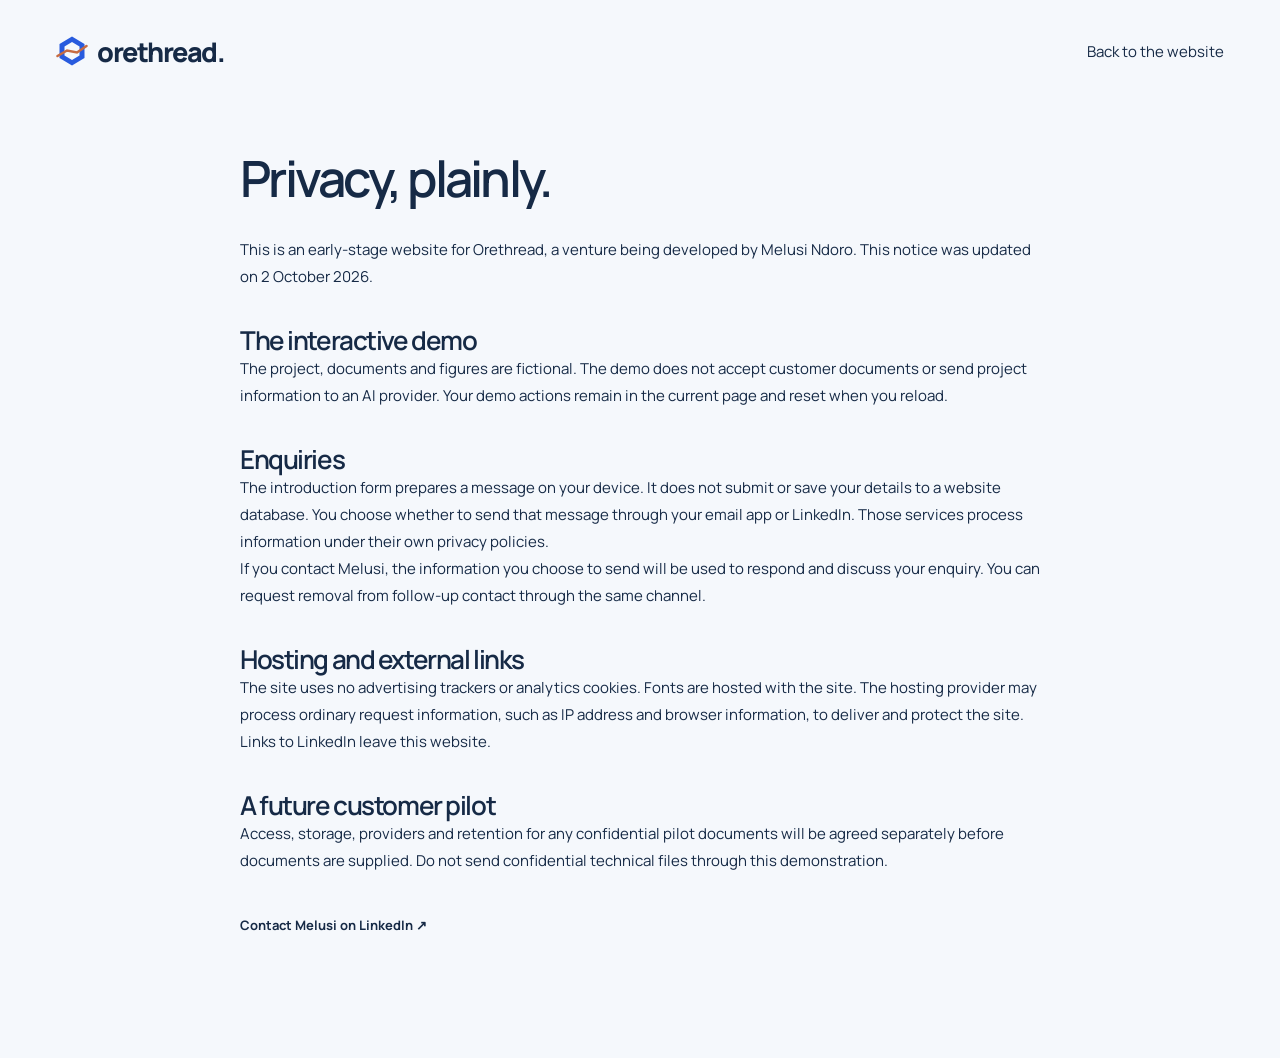
==== privacy.html @ 6ee9627e "Launch Orethread mining intelligence website and interactive demonstration" ====
<!doctype html><html lang="en"><head><meta charset="utf-8"><meta name="viewport" content="width=device-width,initial-scale=1"><title>Privacy | Orethread</title><link rel="icon" href="assets/mark.svg"><link rel="stylesheet" href="assets/fonts.css"><link rel="stylesheet" href="style.css"></head><body><header class="container nav"><a class="wordmark" href="./"><img src="assets/mark.svg" width="32" height="32" alt="">orethread.</a><a href="./">Back to the website</a></header><main class="container section-space" style="max-width:800px;padding-top:50px"><h1 style="font-size:50px">Privacy, plainly.</h1><p style="margin-top:30px">This is an early-stage website for Orethread, a venture being developed by Melusi Ndoro. This notice was updated on 2 October 2026.</p><h2 style="font-size:26px;margin-top:35px">The interactive demo</h2><p>The project, documents and figures are fictional. The demo does not accept customer documents or send project information to an AI provider. Your demo actions remain in the current page and reset when you reload.</p><h2 style="font-size:26px;margin-top:35px">Enquiries</h2><p>The introduction form prepares a message on your device. It does not submit or save your details to a website database. You choose whether to send that message through your email app or LinkedIn. Those services process information under their own privacy policies.</p><p>If you contact Melusi, the information you choose to send will be used to respond and discuss your enquiry. You can request removal from follow-up contact through the same channel.</p><h2 style="font-size:26px;margin-top:35px">Hosting and external links</h2><p>The site uses no advertising trackers or analytics cookies. Fonts are hosted with the site. The hosting provider may process ordinary request information, such as IP address and browser information, to deliver and protect the site. Links to LinkedIn leave this website.</p><h2 style="font-size:26px;margin-top:35px">A future customer pilot</h2><p>Access, storage, providers and retention for any confidential pilot documents will be agreed separately before documents are supplied. Do not send confidential technical files through this demonstration.</p><p style="margin-top:30px"><a class="text-button" href="https://www.linkedin.com/in/melusindoro" target="_blank" rel="noopener noreferrer">Contact Melusi on LinkedIn ↗</a></p></main></body></html>
---- assets/fonts.css ----
@font-face {
  font-family: 'Manrope';
  font-style: normal;
  font-weight: 400;
  font-display: swap;
  src: url(./manrope-0.ttf) format('truetype');
}
@font-face {
  font-family: 'Manrope';
  font-style: normal;
  font-weight: 500;
  font-display: swap;
  src: url(./manrope-1.ttf) format('truetype');
}
@font-face {
  font-family: 'Manrope';
  font-style: normal;
  font-weight: 600;
  font-display: swap;
  src: url(./manrope-2.ttf) format('truetype');
}
@font-face {
  font-family: 'Manrope';
  font-style: normal;
  font-weight: 700;
  font-display: swap;
  src: url(./manrope-3.ttf) format('truetype');
}
@font-face {
  font-family: 'Manrope';
  font-style: normal;
  font-weight: 800;
  font-display: swap;
  src: url(./manrope-4.ttf) format('truetype');
}
---- style.css ----
:root{--paper:#F5F8FC;--surface:#FFFFFF;--ink:#162A46;--muted:#576B80;--blue:#285BDE;--blue-hover:#1C43AE;--line:#DCE5EF;--mineral:#BBD5EA;--wash:#EAF1FA;--copper:#A94D28;--copper-bright:#C66B43;--copper-wash:#FFF0E7;--success:#236048;--success-wash:#E6F2EB;--rock-light:#DBE9F4;--rock-top:#A2BDD6;--rock-mid:#89A9C5;--rock-dark:#466B95;--rock-side:#7190B5;--rock-deep:#6284A8;--rock-peak:#C3D9E9;--rock-contour:#89A8C4;--backdrop:rgba(22,42,70,.44);--shadow:rgba(22,42,70,.10);--font:'Manrope',Arial,sans-serif;--ease:cubic-bezier(.22,.61,.36,1)}
*{box-sizing:border-box}html{scroll-behavior:smooth;scroll-padding-top:100px}body{margin:0;background:var(--paper);color:var(--ink);font-family:var(--font);font-size:15px;-webkit-font-smoothing:antialiased}button,input,textarea{font:inherit}button,a{-webkit-tap-highlight-color:transparent}button{cursor:pointer}a{color:inherit;text-decoration:none}button{color:inherit}button:disabled{cursor:default}p{line-height:1.8;margin:0}h1,h2,h3{margin:0;font-weight:600;letter-spacing:-.055em}h1{font-size:clamp(52px,6.05vw,86px);line-height:1.07}h2{font-size:clamp(34px,4vw,54px);line-height:1.16}h3{font-size:21px;line-height:1.4;letter-spacing:-.035em}a:focus-visible,button:focus-visible,summary:focus-visible,input:focus-visible,textarea:focus-visible{outline:3px solid var(--blue);outline-offset:5px}::selection{background:var(--mineral)}.container{max-width:1280px;width:calc(100% - 112px);margin-inline:auto}.nav-wrap{position:sticky;top:0;z-index:30;background:color-mix(in srgb,var(--paper) 92%,transparent);backdrop-filter:blur(18px)}.nav{height:102px;display:flex;align-items:center;justify-content:space-between;gap:24px}.wordmark{display:flex;align-items:center;gap:9px;font-size:27px;font-weight:800;letter-spacing:-1.5px}.wordmark-dot{margin-left:-10px;color:var(--blue)}.nav-links{display:flex;gap:34px;font-size:13px;font-weight:600}.nav-links a:hover,.footer a:hover{color:var(--blue)}.button{display:inline-flex;justify-content:center;align-items:center;gap:26px;padding:17px 23px;border:0;background:var(--blue);color:var(--surface);border-radius:7px;font-size:13px;font-weight:700;transition:background .2s,transform .2s;min-height:48px}.button:hover{background:var(--blue-hover);transform:translateY(-2px)}.button span{font-size:20px;font-weight:400}.button-small{padding:11px 18px;min-height:44px;gap:20px}.text-button{display:inline-flex;align-items:center;gap:18px;background:none;border:0;padding:10px 0;font-size:13px;font-weight:700}.text-button:hover{color:var(--blue)}.text-button span{font-size:20px}.skip{position:fixed;left:16px;top:-100px;z-index:100;background:var(--surface);padding:15px}.skip:focus{top:16px}.hero{min-height:666px;display:grid;grid-template-columns:1.13fr 1fr;align-items:center;position:relative;padding-top:32px;padding-bottom:70px}.hero-copy{position:relative;z-index:2}.opening{font-size:12px;letter-spacing:-.1px;display:flex;gap:9px;align-items:center;margin-bottom:30px;color:var(--muted)}.signal{display:block;width:6px;height:6px;border-radius:50%;background:var(--blue);box-shadow:0 0 0 4px var(--wash)}.hero-intro{font-size:16px;line-height:1.9;max-width:435px;margin-top:27px;color:var(--muted)}.hero-actions{display:flex;align-items:center;gap:28px;margin-top:33px}.hero-note{font-size:10px;color:var(--muted);margin-top:24px}.hero-art{position:relative;min-width:0;height:555px;margin-left:-35px;margin-right:-30px;isolation:isolate}.hero-art:before{content:'';position:absolute;inset:40px -20px 0;background:radial-gradient(ellipse,var(--mineral),transparent 67%);opacity:.32;z-index:-1}.formation{width:100%;height:100%;transform:perspective(900px) rotateX(var(--rx,0deg)) rotateY(var(--ry,0deg));transition:transform .6s var(--ease)}.ore-svg{width:100%;height:100%;overflow:visible}.ore-layer{transition:transform 1s var(--ease)}.layer-1{transform:translateY(-12px)}.layer-2{transform:translateY(3px)}.layer-3{transform:translateY(15px)}.is-open .layer-1{transform:translateY(-48px)}.is-open .layer-2{transform:translateY(20px)}.is-open .layer-3{transform:translateY(70px)}.vein{fill:none;stroke:var(--rock-light);stroke-width:2;opacity:.4}.ore-seam{fill:none;stroke:var(--copper-bright);stroke-width:8;stroke-linejoin:round;opacity:.95}.thread-path{fill:none;stroke:var(--copper-bright);stroke-width:2.5;stroke-linecap:round;stroke-dasharray:750;stroke-dashoffset:750;animation:draw-thread 2.5s var(--ease) .6s forwards}.thread-nodes{fill:var(--surface);stroke:var(--copper-bright);stroke-width:3}.orbit{position:absolute;border:1px solid var(--line);border-radius:50%;width:93%;height:33%;left:4%;top:60%;transform:rotate(-24deg);z-index:-1}.orbit-two{width:67%;height:44%;left:18%;top:39%;transform:rotate(35deg)}.art-label{position:absolute;background:var(--surface);border:1px solid color-mix(in srgb,var(--line) 60%,transparent);box-shadow:0 10px 40px var(--shadow);padding:12px 15px;display:flex;gap:11px;align-items:center;border-radius:7px;font-size:11px;font-weight:700;white-space:nowrap}.art-label small{display:block;color:var(--muted);font-size:9px;font-weight:400;margin-top:5px}.label-top{right:-1%;top:17%}.label-bottom{left:1%;bottom:8%}.file-icon,.connection-icon{font-size:20px;width:31px;height:35px;display:grid;place-items:center;border-radius:4px;color:var(--blue);background:var(--wash)}.connection-icon{color:var(--success);background:var(--success-wash)}.layers-button{position:absolute;right:11%;bottom:0;border:0;background:none;display:flex;gap:9px;align-items:center;color:var(--muted);font-size:11px;padding:12px}.layers-button span{font-size:23px;color:var(--blue)}.context-strip{border-top:1px solid var(--line);padding-top:25px;display:flex;justify-content:space-between;gap:28px;align-items:center}.context-strip>p{font-size:11px;max-width:185px;color:var(--muted);line-height:1.7}.context-strip>div{display:flex;justify-content:space-between;flex:1;max-width:800px;gap:15px}.context-strip span{font-size:12px;font-weight:600;color:var(--muted)}.section-space{padding-block:110px}.section-intro{display:flex;justify-content:space-between;align-items:flex-end;gap:48px;margin-bottom:55px}.section-intro>p{color:var(--muted);font-size:14px;max-width:375px}.capabilities{display:grid;grid-template-columns:repeat(3,1fr);gap:58px}.capabilities article{min-width:0}.capabilities p{font-size:13px;line-height:1.85;color:var(--muted);margin-top:13px;max-width:310px}.feature-art{height:112px;position:relative;margin-bottom:14px}.files-art{display:flex;align-items:center;padding-left:10px}.files-art i{font-size:10px;font-style:normal;font-weight:700;background:var(--surface);border:1px solid var(--line);width:59px;height:75px;padding:45px 12px 0;transform:rotate(-12deg);color:var(--blue);box-shadow:0 6px 15px var(--shadow)}.files-art i:nth-child(2){transform:translate(-6px,-8px) rotate(0deg);color:var(--success)}.files-art i:nth-child(3){transform:translate(-12px,0) rotate(12deg);color:var(--copper)}.files-art>span{font-size:27px;color:var(--blue);padding-left:20px}.thread-art{display:flex;align-items:center}.thread-art svg{width:250px;fill:var(--surface);stroke:var(--blue);stroke-width:2}.thread-art path{fill:none}.thread-art circle:nth-child(3){stroke:var(--copper)}.action-art{padding-top:27px;padding-left:14px}.action-art span{font-size:11px;display:block;font-weight:600}.action-art b{font-size:9px;display:inline-block;background:var(--wash);padding:6px 10px;border-radius:20px;margin-top:10px;font-weight:500}.action-art i{position:absolute;right:25px;top:30px;font-size:19px;font-style:normal;color:var(--success);background:var(--success-wash);border-radius:50%;width:30px;height:30px;text-align:center;padding-top:2px}.small-label{font-size:12px;font-weight:500;color:var(--muted);margin-bottom:15px}.demo-section{background:var(--wash);padding-block:82px}.workbench{border:1px solid var(--line);border-radius:15px;overflow:hidden;background:var(--surface);box-shadow:0 15px 60px var(--shadow)}.workbench-top{padding:18px 26px;border-bottom:1px solid var(--line);display:flex;align-items:center;justify-content:space-between;gap:15px}.workbench-top>div{display:flex;align-items:center;gap:13px;font-size:12px}.project-icon{display:grid;place-items:center;background:var(--blue);color:var(--surface);width:30px;height:30px;border-radius:8px;font-weight:700}.demo-badge{font-size:9px;color:var(--muted);background:var(--paper);padding:5px 8px;border:1px solid var(--line);border-radius:4px}.workbench-status{font-size:10px;color:var(--muted)}.workbench-body{display:grid;grid-template-columns:285px 1fr;min-height:474px}.question-list{border-right:1px solid var(--line);background:var(--paper);padding:27px 17px;display:flex;flex-direction:column;gap:9px}.question-list>p{font-size:10px;color:var(--muted);margin-bottom:9px;padding-left:12px}.question{display:flex;align-items:center;width:100%;border:1px solid transparent;background:transparent;text-align:left;padding:13px 10px;border-radius:7px;gap:10px;font-size:11px;font-weight:700;min-height:69px}.question.active{background:var(--surface);border-color:var(--line);box-shadow:0 4px 12px var(--shadow)}.question:hover{background:var(--surface)}.question-symbol{display:grid;place-items:center;font-size:18px;font-weight:400;color:var(--blue);width:26px}.question>span:nth-child(2){flex:1}.question small{display:block;margin-top:5px;color:var(--muted);font-size:9px;font-weight:400}.question>span:last-child{font-size:17px;color:var(--muted)}.demo-coverage{display:flex;align-items:flex-start;gap:10px;margin-top:auto;padding:35px 12px 0}.demo-coverage p{font-size:10px;line-height:1.65;font-weight:600}.demo-coverage small{display:block;font-size:9px;color:var(--muted);font-weight:400;margin-top:6px}.coverage-symbol{font-size:23px;color:var(--muted)}.answer-space{padding:30px 33px 25px;min-width:0}.answer-heading{display:flex;justify-content:space-between;align-items:center;margin-bottom:18px}.finding-label{color:var(--copper);background:var(--copper-wash);font-size:9px;border-radius:5px;padding:5px 9px;font-weight:600}#finding-position{font-size:9px;color:var(--muted)}.answer-space h3{font-size:26px;line-height:1.3;margin-bottom:12px;max-width:490px}.answer-space>p{color:var(--muted);font-size:12px;line-height:1.8;max-width:610px}.evidence-grid{display:grid;grid-template-columns:1fr 1fr;gap:13px;margin-top:23px}.evidence{border:1px solid var(--line);border-radius:7px;background:var(--paper);padding:14px 16px;text-align:left;transition:border-color .2s;min-width:0}.evidence:hover{border-color:var(--blue)}.evidence-label{display:block;color:var(--muted);font-size:9px}.evidence-value{display:block;font-size:28px;line-height:1.5;font-weight:600;letter-spacing:-1px}.evidence-unit{font-size:10px;color:var(--muted);font-weight:400;letter-spacing:0;margin-left:5px}.evidence-source{display:flex;justify-content:space-between;gap:8px;font-size:9px;color:var(--blue);margin-top:7px}.answer-note{font-size:10px;color:var(--muted);padding:15px 0}.answer-note strong{color:var(--ink);font-weight:600}.demo-action{display:flex;align-items:center;justify-content:space-between;gap:15px;border-top:1px solid var(--line);padding-top:17px}.demo-action strong{font-size:11px;font-weight:600}.demo-action>div>span{display:block;font-size:9px;color:var(--muted);margin-top:5px}.demo-action .button{font-size:10px;padding:9px 12px;gap:13px;min-height:38px}.review-confirmation{font-size:10px!important;color:var(--success)!important;margin-top:10px!important;min-height:18px}.workbench-footer{border-top:1px solid var(--line);padding:10px 22px;display:flex;justify-content:space-between;align-items:center;gap:16px}.workbench-footer>span{font-size:9px;color:var(--muted)}.workbench-footer .text-button{font-size:10px;padding:4px}.demo-footnote{display:flex;justify-content:space-between;align-items:center;margin-top:20px;gap:20px}.demo-footnote p{font-size:11px;color:var(--muted)}.demo-footnote .text-button{font-size:11px}.pilot{display:grid;grid-template-columns:1fr 1fr;gap:100px;align-items:center}.pilot-copy>p:not(.small-label){font-size:14px;max-width:440px;color:var(--muted);margin-top:23px}.pilot-copy .button{margin-top:29px}.pilot-route{position:relative;padding-top:8px}.pilot-route article{position:relative;display:flex;gap:22px;padding-bottom:42px}.pilot-route article>span{z-index:1;width:35px;height:35px;display:grid;place-items:center;flex-shrink:0;background:var(--paper);border:1px solid var(--mineral);border-radius:50%;font-size:12px;color:var(--blue)}.pilot-route h3{font-size:20px}.pilot-route article p{font-size:13px;line-height:1.8;max-width:310px;margin-top:8px;color:var(--muted)}.route-line{position:absolute;width:1px;background:var(--mineral);top:20px;left:17px;bottom:100px}.pilot-detail{margin-left:57px;color:var(--muted);font-size:10px;padding-top:8px}.team-section{background:var(--surface);padding-block:85px}.team-grid{display:grid;grid-template-columns:repeat(3,1fr);gap:32px}.person-art{height:200px;position:relative;overflow:hidden;background:var(--paper);border-radius:8px;margin-bottom:23px;display:flex;align-items:center;justify-content:center}.founder-art{background:var(--mineral)}.founder-art>span{font-size:70px;letter-spacing:-7px;z-index:1;color:var(--ink);font-weight:700}.founder-art svg{position:absolute;inset:0;width:100%;height:100%;fill:none;stroke:var(--surface);stroke-width:1;opacity:.55}.open-art>span{font-size:55px;color:var(--blue);letter-spacing:-5px;transform:translateY(-10px);font-weight:400}.person-art small{position:absolute;bottom:23px;font-size:10px;color:var(--muted)}.data-art{background:var(--wash)}.data-art svg{position:absolute;inset:0;width:100%;height:100%;fill:none;stroke:var(--blue);stroke-width:1.5}.data-node{position:absolute;width:16px;height:16px;border-radius:50%;background:var(--blue);top:calc(35.3% - 8px);left:calc(25% - 8px)}.data-node:nth-child(2){left:calc(75% - 8px);background:var(--copper-bright)}.data-node:nth-child(3){top:calc(64.7% - 8px);left:calc(50% - 8px)}.data-node:nth-child(4){top:calc(87% - 8px);left:calc(50% - 8px);width:8px;height:8px;transform:translate(4px,4px);background:var(--rock-side)}.person>p{font-size:11px;color:var(--muted);margin-top:6px}.person>p.person-bio{margin-top:16px;font-size:12px;max-width:290px;line-height:1.8;min-height:44px}.person>a,.person>.text-button{display:inline-flex;font-size:12px;font-weight:700;gap:18px;margin-top:10px;padding:10px 0}.faq{display:grid;grid-template-columns:.85fr 1fr;gap:70px}.faq h2{font-size:38px}details{border-bottom:1px solid var(--line);padding-block:19px}details:first-child{padding-top:0}summary{list-style:none;cursor:pointer;display:flex;justify-content:space-between;gap:20px;align-items:center;font-size:13px;font-weight:600}summary::-webkit-details-marker{display:none}summary span{font-size:24px;font-weight:400;color:var(--blue);transition:transform .2s}details[open] summary span{transform:rotate(45deg)}details>p{font-size:12px;color:var(--muted);padding:15px 35px 0 0}.closing{background:var(--mineral);padding:65px 70px;display:flex;align-items:center;justify-content:space-between;border-radius:10px;gap:40px}.closing h2{font-size:48px}.closing .button{margin-top:30px}.closing-symbol{width:195px;transform:rotate(-9deg)}.closing-symbol img{width:100%;opacity:.9}.footer{display:flex;align-items:center;justify-content:space-between;gap:32px;padding-block:60px}.footer .wordmark{font-size:22px}.footer p,.footer>span{font-size:9px;color:var(--muted)}.footer>div{display:flex;gap:24px;font-size:10px}.footer>span{white-space:nowrap}dialog{border:0;padding:0;border-radius:12px;color:var(--ink);background:var(--surface);box-shadow:0 30px 100px var(--shadow);max-height:90dvh;overflow:auto}dialog::backdrop{background:var(--backdrop);backdrop-filter:blur(6px)}.source-dialog{width:min(720px,calc(100% - 32px))}.dialog-top{padding:14px 24px;display:flex;align-items:center;justify-content:space-between;background:var(--paper);border-bottom:1px solid var(--line);font-size:11px;gap:16px}.icon-button{border:0;background:none;font-size:25px;width:36px;height:36px;display:grid;place-items:center}.document-page{margin:30px;padding:40px;border:1px solid var(--line);min-height:400px}.document-label{font-size:10px;color:var(--copper);margin-bottom:25px}.document-page h2{font-size:32px}.document-page #source-date{font-size:11px;color:var(--muted);margin:14px 0 32px}.document-page #source-content{font-size:14px;line-height:1.9}.document-page mark{background:var(--copper-wash);padding:2px 0;color:var(--ink)}.document-footer{margin-top:50px;border-top:1px solid var(--line);padding-top:14px;font-size:10px;color:var(--muted)}.enquiry-dialog{width:min(560px,calc(100% - 32px));padding:43px}.close-enquiry{position:absolute;right:15px;top:12px}.enquiry-dialog h2{font-size:35px}.enquiry-dialog>p:not(.small-label){font-size:12px;color:var(--muted);margin-top:14px}.enquiry-dialog form{margin-top:25px}label{display:block;font-size:11px;font-weight:600;margin-top:16px}input,textarea{display:block;width:100%;border:1px solid var(--line);border-radius:5px;padding:11px 12px;margin-top:7px;color:var(--ink);background:var(--paper);font-size:13px}textarea{resize:vertical}.form-note{font-size:10px;color:var(--muted);margin:15px 0}.enquiry-dialog .button{font-size:12px}.result-actions{display:flex;gap:20px;align-items:center;margin-top:20px}#enquiry-result>p{font-size:13px;margin-top:24px}.toast{position:fixed;bottom:25px;left:50%;transform:translate(-50%,20px);background:var(--ink);color:var(--surface);font-size:12px;padding:13px 22px;border-radius:8px;z-index:100;opacity:0;pointer-events:none;transition:.2s;max-width:calc(100% - 30px);text-align:center}.toast.visible{opacity:1;transform:translate(-50%,0)}[hidden]{display:none!important}@keyframes draw-thread{to{stroke-dashoffset:0}}
@media(min-width:1600px){.hero{min-height:760px}.hero-art{height:650px}.container{max-width:1360px}}
@media(max-width:1100px){.container{width:calc(100% - 64px)}.nav{height:85px}.hero{min-height:600px;padding-bottom:50px}.hero-art{height:470px;margin-left:-55px}.hero h1{font-size:65px}.hero-intro{font-size:14px;max-width:340px}.hero-note{max-width:260px}.art-label{font-size:9px;padding:9px}.art-label small{font-size:8px}.label-top{right:-3%;top:19%}.hero-actions{gap:18px}.hero-actions .button{padding:15px 17px;font-size:11px;gap:17px}.section-intro{gap:25px}.capabilities{gap:30px}.pilot{gap:60px}.workbench-body{grid-template-columns:250px 1fr}.answer-space{padding:25px}.footer{gap:20px}.context-strip span{font-size:10px}}
@media(max-width:800px){.container{width:calc(100% - 40px)}.nav{height:78px}.nav-links{gap:20px;font-size:11px}.wordmark{font-size:24px}.nav .button{font-size:11px}.hero{grid-template-columns:1fr;padding-top:35px;padding-bottom:30px}.hero h1{font-size:clamp(51px,8vw,70px)}.hero-intro{max-width:440px;font-size:15px}.hero-copy{max-width:600px}.hero-art{height:470px;max-width:560px;width:100%;margin:-5px auto 0}.hero-note{max-width:none}.label-top{right:2%;top:17%}.label-bottom{bottom:9%;left:5%}.hero-actions .button{font-size:12px;padding:16px 20px}.context-strip{align-items:flex-start;flex-direction:column;gap:15px}.context-strip>p{max-width:none}.context-strip>div{width:100%;flex-wrap:wrap;gap:12px;justify-content:flex-start}.context-strip span{font-size:10px;border-right:1px solid var(--line);padding-right:12px}.context-strip span:last-child{border:0}.section-space{padding-block:75px}.section-intro{flex-direction:column;align-items:flex-start;gap:22px;margin-bottom:37px}.section-intro br{display:none}.section-intro h2 br{display:block}.capabilities{gap:22px}.capabilities h3{font-size:17px}.capabilities p{font-size:12px}.feature-art{height:90px}.files-art i{width:45px;height:60px;padding:35px 6px 0;font-size:8px}.files-art>span{display:none}.action-art{padding:17px 0}.action-art span{font-size:9px;max-width:120px}.action-art b{font-size:8px}.action-art i{right:0;top:15px;width:22px;height:22px;font-size:14px}.thread-art svg{width:100%}.demo-section{padding-block:60px}.workbench-body{grid-template-columns:1fr}.question-list{display:grid;grid-template-columns:repeat(3,1fr);border-right:0;border-bottom:1px solid var(--line);padding:10px;gap:7px}.question-list>p,.demo-coverage{display:none}.question{font-size:10px;gap:5px;padding:10px 7px;min-height:60px}.question-symbol{font-size:17px;width:20px;flex-shrink:0}.question small{font-size:8px}.question>span:last-child{display:none}.answer-space{padding:25px}.pilot{grid-template-columns:1fr;gap:50px}.pilot-copy>p:not(.small-label){max-width:550px}.pilot-route{max-width:500px}.pilot-route article p{max-width:none}.team-section{padding-block:65px}.team-grid{gap:20px}.person-art{height:160px}.person h3{font-size:17px}.person>p.person-bio{font-size:11px;min-height:65px}.person>p{font-size:10px}.open-art>span{font-size:42px}.faq{grid-template-columns:1fr;gap:35px}.closing{padding:45px}.closing h2{font-size:36px}.closing-symbol{width:140px}.footer{flex-wrap:wrap;padding-block:40px;gap:25px}.footer>div{margin-left:auto}.footer>span{width:100%}}
@media(max-width:520px){.nav-links{display:none}.nav .button{padding:9px 12px;gap:15px}.wordmark{font-size:23px}.wordmark img{width:30px}.opening{font-size:10px;margin-bottom:23px}.hero h1{font-size:51px;letter-spacing:-3px}.hero-intro{font-size:13px;margin-top:24px}.hero-actions{gap:20px;margin-top:27px}.hero-actions .button{font-size:10px;padding:14px 15px;gap:13px}.hero-actions .text-button{font-size:10px;gap:10px}.hero-art{height:380px;margin-top:10px}.hero-note{font-size:9px}.label-top{right:0;top:15%}.label-bottom{left:0;bottom:9%}.layers-button{right:0;font-size:9px}.art-label{gap:7px}.file-icon,.connection-icon{width:25px;height:30px}.capabilities{grid-template-columns:1fr;gap:36px}.capabilities article{display:grid;grid-template-columns:95px 1fr;column-gap:24px;align-items:center}.feature-art{grid-row:1/3;margin:0;height:90px}.files-art{padding-left:0}.files-art i{position:absolute;width:39px;height:57px;font-size:7px;padding:36px 5px 0}.files-art i:nth-child(2){left:26px;top:14px}.files-art i:nth-child(3){left:52px;top:26px}.capabilities h3{font-size:19px}.capabilities p{margin-top:8px;font-size:12px}.action-art>span,.action-art>b{font-size:0}.action-art:before,.action-art:after{content:'';position:absolute;background:var(--line);height:5px;width:62px;top:51px;border-radius:2px}.action-art:after{top:64px;width:40px}.action-art i{right:8px;top:15px;width:29px;height:29px;font-size:18px}.thread-art svg{transform:scale(1.2)}.section-intro>p{font-size:13px}.workbench-top{padding:13px}.workbench-top>div{font-size:10px;gap:8px}.demo-badge{font-size:8px}.workbench-status{display:none}.project-icon{width:24px;height:24px}.question-list{padding:7px;gap:4px}.question{display:block;font-size:9px;padding:8px 5px;line-height:1.5;text-align:center;min-height:86px}.question .question-symbol{display:block;width:auto;margin-bottom:5px}.question small{font-size:7px}.answer-space{padding:20px 16px}.answer-space h3{font-size:24px}.answer-space>p{font-size:11px}.evidence-grid{gap:8px}.evidence{padding:12px 10px}.evidence-value{font-size:26px}.evidence-label,.evidence-source{font-size:8px}.evidence-source{align-items:flex-end;min-height:25px}.evidence-unit{font-size:8px}.answer-note{font-size:9px}.demo-action{align-items:flex-start;flex-direction:column;gap:14px}.demo-action .button{width:100%;justify-content:space-between;font-size:11px}.workbench-footer{padding:10px 14px}.workbench-footer>span{font-size:8px;max-width:210px}.demo-footnote{align-items:flex-start;gap:12px}.demo-footnote p{font-size:10px;max-width:190px}.demo-footnote .text-button{font-size:9px;gap:8px;padding:0}.team-grid{grid-template-columns:1fr;gap:37px}.person{display:grid;grid-template-columns:120px 1fr;column-gap:23px;align-items:start}.person-art{grid-row:1/5;height:155px;margin:0}.person h3{margin-top:5px;font-size:18px}.person>p{font-size:10px}.person>p.person-bio{min-height:0;margin-top:10px;font-size:11px}.person>a,.person>.text-button{margin-top:6px;font-size:11px}.founder-art>span{font-size:50px}.open-art>span{font-size:31px}.person-art small{font-size:7px;bottom:17px}.data-art svg{height:70%;top:10%}.data-node{display:none}.faq h2{font-size:31px}summary{font-size:12px}.closing{padding:35px 25px;overflow:hidden;position:relative}.closing h2{font-size:33px;position:relative;z-index:1}.closing-symbol{position:absolute;right:-50px;bottom:-25px;opacity:.14;width:230px}.closing .button{position:relative;z-index:1;font-size:11px}.footer>p{max-width:170px;margin-left:auto}.footer>div{margin-left:0;width:100%;justify-content:space-between}.footer>span{font-size:8px}.enquiry-dialog{padding:33px 23px}.enquiry-dialog h2{font-size:29px}.document-page{margin:15px;padding:24px}.document-page h2{font-size:27px}.result-actions{gap:15px;flex-wrap:wrap}}
@media(prefers-reduced-motion:reduce){html{scroll-behavior:auto}*,*:before,*:after{animation:none!important;transition:none!important}.thread-path{stroke-dashoffset:0}.formation{transform:none!important}}
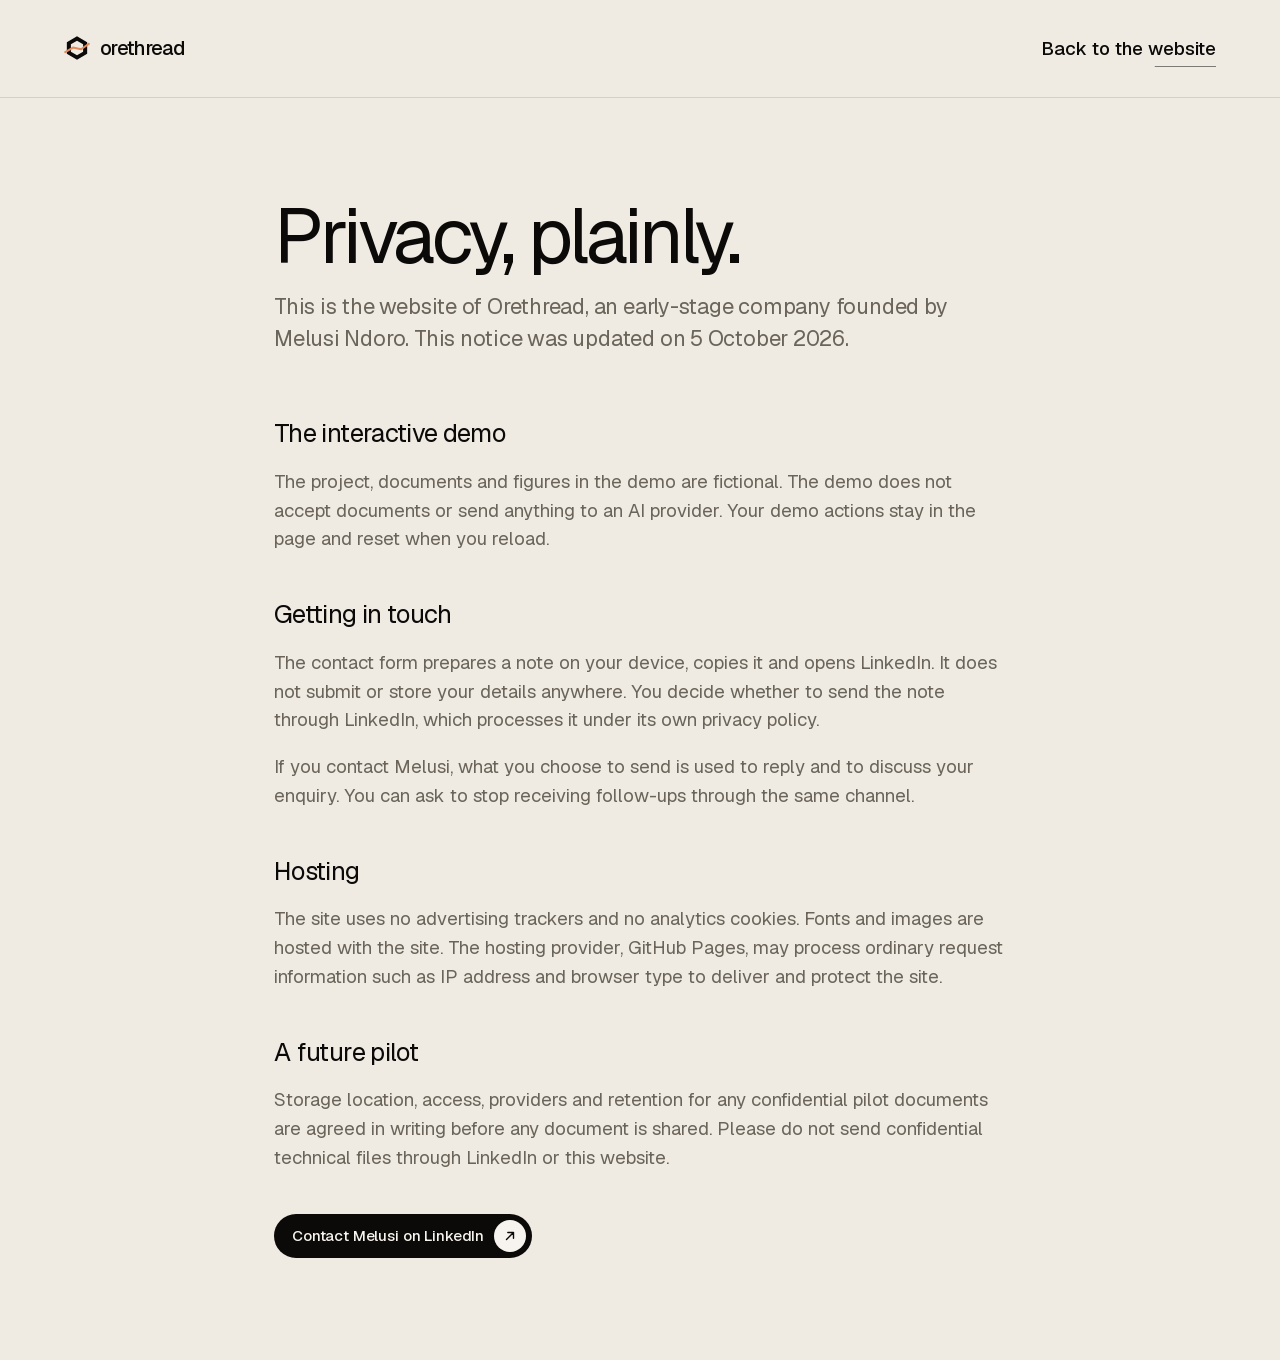
==== commit 22aafbb1: "Redesign Orethread around source-linked mining project reviews" ====
--- a/privacy.html
+++ b/privacy.html
@@ -1 +1,35 @@
-<!doctype html><html lang="en"><head><meta charset="utf-8"><meta name="viewport" content="width=device-width,initial-scale=1"><title>Privacy | Orethread</title><link rel="icon" href="assets/mark.svg"><link rel="stylesheet" href="assets/fonts.css"><link rel="stylesheet" href="style.css"></head><body><header class="container nav"><a class="wordmark" href="./"><img src="assets/mark.svg" width="32" height="32" alt="">orethread.</a><a href="./">Back to the website</a></header><main class="container section-space" style="max-width:800px;padding-top:50px"><h1 style="font-size:50px">Privacy, plainly.</h1><p style="margin-top:30px">This is an early-stage website for Orethread, a venture being developed by Melusi Ndoro. This notice was updated on 2 October 2026.</p><h2 style="font-size:26px;margin-top:35px">The interactive demo</h2><p>The project, documents and figures are fictional. The demo does not accept customer documents or send project information to an AI provider. Your demo actions remain in the current page and reset when you reload.</p><h2 style="font-size:26px;margin-top:35px">Enquiries</h2><p>The introduction form prepares a message on your device. It does not submit or save your details to a website database. You choose whether to send that message through your email app or LinkedIn. Those services process information under their own privacy policies.</p><p>If you contact Melusi, the information you choose to send will be used to respond and discuss your enquiry. You can request removal from follow-up contact through the same channel.</p><h2 style="font-size:26px;margin-top:35px">Hosting and external links</h2><p>The site uses no advertising trackers or analytics cookies. Fonts are hosted with the site. The hosting provider may process ordinary request information, such as IP address and browser information, to deliver and protect the site. Links to LinkedIn leave this website.</p><h2 style="font-size:26px;margin-top:35px">A future customer pilot</h2><p>Access, storage, providers and retention for any confidential pilot documents will be agreed separately before documents are supplied. Do not send confidential technical files through this demonstration.</p><p style="margin-top:30px"><a class="text-button" href="https://www.linkedin.com/in/melusindoro" target="_blank" rel="noopener noreferrer">Contact Melusi on LinkedIn ↗</a></p></main></body></html>
+<!doctype html>
+<html lang="en">
+<head>
+  <meta charset="utf-8">
+  <meta name="viewport" content="width=device-width,initial-scale=1">
+  <title>Privacy · Orethread</title>
+  <link rel="icon" href="assets/mark.svg" type="image/svg+xml">
+  <link rel="stylesheet" href="style.css">
+</head>
+<body class="page" data-theme="light">
+<header class="page-top wrap">
+  <a class="brand" href="./"><svg class="brand-mark" viewBox="0 0 64 64" aria-hidden="true"><path class="mark-ore" d="M32 3 57 18v28L32 61 7 46V18Zm0 11L17 23v18l15 9 15-9V23Z"/><path class="mark-thread" d="M3 42 22 31l20 4 19-13"/></svg><span>orethread</span></a>
+  <a class="link" href="./">Back to the website</a>
+</header>
+<main class="wrap page-body">
+  <h1>Privacy, plainly.</h1>
+  <p class="lead">This is the website of Orethread, an early-stage company founded by Melusi Ndoro. This notice was updated on 5 October 2026.</p>
+
+  <h2>The interactive demo</h2>
+  <p>The project, documents and figures in the demo are fictional. The demo does not accept documents or send anything to an AI provider. Your demo actions stay in the page and reset when you reload.</p>
+
+  <h2>Getting in touch</h2>
+  <p>The contact form prepares a note on your device, copies it and opens LinkedIn. It does not submit or store your details anywhere. You decide whether to send the note through LinkedIn, which processes it under its own privacy policy.</p>
+  <p>If you contact Melusi, what you choose to send is used to reply and to discuss your enquiry. You can ask to stop receiving follow-ups through the same channel.</p>
+
+  <h2>Hosting</h2>
+  <p>The site uses no advertising trackers and no analytics cookies. Fonts and images are hosted with the site. The hosting provider, GitHub Pages, may process ordinary request information such as IP address and browser type to deliver and protect the site.</p>
+
+  <h2>A future pilot</h2>
+  <p>Storage location, access, providers and retention for any confidential pilot documents are agreed in writing before any document is shared. Please do not send confidential technical files through LinkedIn or this website.</p>
+
+  <p class="page-cta"><a class="btn btn-small" href="https://www.linkedin.com/in/melusindoro" target="_blank" rel="noopener noreferrer">Contact Melusi on LinkedIn<span class="btn-arrow" aria-hidden="true"><svg viewBox="0 0 16 16"><path d="M4 12 12 4M5.5 4H12v6.5"/></svg></span></a></p>
+</main>
+</body>
+</html>
--- a/style.css
+++ b/style.css
@@ -1,7 +1,604 @@
-:root{--paper:#F5F8FC;--surface:#FFFFFF;--ink:#162A46;--muted:#576B80;--blue:#285BDE;--blue-hover:#1C43AE;--line:#DCE5EF;--mineral:#BBD5EA;--wash:#EAF1FA;--copper:#A94D28;--copper-bright:#C66B43;--copper-wash:#FFF0E7;--success:#236048;--success-wash:#E6F2EB;--rock-light:#DBE9F4;--rock-top:#A2BDD6;--rock-mid:#89A9C5;--rock-dark:#466B95;--rock-side:#7190B5;--rock-deep:#6284A8;--rock-peak:#C3D9E9;--rock-contour:#89A8C4;--backdrop:rgba(22,42,70,.44);--shadow:rgba(22,42,70,.10);--font:'Manrope',Arial,sans-serif;--ease:cubic-bezier(.22,.61,.36,1)}
-*{box-sizing:border-box}html{scroll-behavior:smooth;scroll-padding-top:100px}body{margin:0;background:var(--paper);color:var(--ink);font-family:var(--font);font-size:15px;-webkit-font-smoothing:antialiased}button,input,textarea{font:inherit}button,a{-webkit-tap-highlight-color:transparent}button{cursor:pointer}a{color:inherit;text-decoration:none}button{color:inherit}button:disabled{cursor:default}p{line-height:1.8;margin:0}h1,h2,h3{margin:0;font-weight:600;letter-spacing:-.055em}h1{font-size:clamp(52px,6.05vw,86px);line-height:1.07}h2{font-size:clamp(34px,4vw,54px);line-height:1.16}h3{font-size:21px;line-height:1.4;letter-spacing:-.035em}a:focus-visible,button:focus-visible,summary:focus-visible,input:focus-visible,textarea:focus-visible{outline:3px solid var(--blue);outline-offset:5px}::selection{background:var(--mineral)}.container{max-width:1280px;width:calc(100% - 112px);margin-inline:auto}.nav-wrap{position:sticky;top:0;z-index:30;background:color-mix(in srgb,var(--paper) 92%,transparent);backdrop-filter:blur(18px)}.nav{height:102px;display:flex;align-items:center;justify-content:space-between;gap:24px}.wordmark{display:flex;align-items:center;gap:9px;font-size:27px;font-weight:800;letter-spacing:-1.5px}.wordmark-dot{margin-left:-10px;color:var(--blue)}.nav-links{display:flex;gap:34px;font-size:13px;font-weight:600}.nav-links a:hover,.footer a:hover{color:var(--blue)}.button{display:inline-flex;justify-content:center;align-items:center;gap:26px;padding:17px 23px;border:0;background:var(--blue);color:var(--surface);border-radius:7px;font-size:13px;font-weight:700;transition:background .2s,transform .2s;min-height:48px}.button:hover{background:var(--blue-hover);transform:translateY(-2px)}.button span{font-size:20px;font-weight:400}.button-small{padding:11px 18px;min-height:44px;gap:20px}.text-button{display:inline-flex;align-items:center;gap:18px;background:none;border:0;padding:10px 0;font-size:13px;font-weight:700}.text-button:hover{color:var(--blue)}.text-button span{font-size:20px}.skip{position:fixed;left:16px;top:-100px;z-index:100;background:var(--surface);padding:15px}.skip:focus{top:16px}.hero{min-height:666px;display:grid;grid-template-columns:1.13fr 1fr;align-items:center;position:relative;padding-top:32px;padding-bottom:70px}.hero-copy{position:relative;z-index:2}.opening{font-size:12px;letter-spacing:-.1px;display:flex;gap:9px;align-items:center;margin-bottom:30px;color:var(--muted)}.signal{display:block;width:6px;height:6px;border-radius:50%;background:var(--blue);box-shadow:0 0 0 4px var(--wash)}.hero-intro{font-size:16px;line-height:1.9;max-width:435px;margin-top:27px;color:var(--muted)}.hero-actions{display:flex;align-items:center;gap:28px;margin-top:33px}.hero-note{font-size:10px;color:var(--muted);margin-top:24px}.hero-art{position:relative;min-width:0;height:555px;margin-left:-35px;margin-right:-30px;isolation:isolate}.hero-art:before{content:'';position:absolute;inset:40px -20px 0;background:radial-gradient(ellipse,var(--mineral),transparent 67%);opacity:.32;z-index:-1}.formation{width:100%;height:100%;transform:perspective(900px) rotateX(var(--rx,0deg)) rotateY(var(--ry,0deg));transition:transform .6s var(--ease)}.ore-svg{width:100%;height:100%;overflow:visible}.ore-layer{transition:transform 1s var(--ease)}.layer-1{transform:translateY(-12px)}.layer-2{transform:translateY(3px)}.layer-3{transform:translateY(15px)}.is-open .layer-1{transform:translateY(-48px)}.is-open .layer-2{transform:translateY(20px)}.is-open .layer-3{transform:translateY(70px)}.vein{fill:none;stroke:var(--rock-light);stroke-width:2;opacity:.4}.ore-seam{fill:none;stroke:var(--copper-bright);stroke-width:8;stroke-linejoin:round;opacity:.95}.thread-path{fill:none;stroke:var(--copper-bright);stroke-width:2.5;stroke-linecap:round;stroke-dasharray:750;stroke-dashoffset:750;animation:draw-thread 2.5s var(--ease) .6s forwards}.thread-nodes{fill:var(--surface);stroke:var(--copper-bright);stroke-width:3}.orbit{position:absolute;border:1px solid var(--line);border-radius:50%;width:93%;height:33%;left:4%;top:60%;transform:rotate(-24deg);z-index:-1}.orbit-two{width:67%;height:44%;left:18%;top:39%;transform:rotate(35deg)}.art-label{position:absolute;background:var(--surface);border:1px solid color-mix(in srgb,var(--line) 60%,transparent);box-shadow:0 10px 40px var(--shadow);padding:12px 15px;display:flex;gap:11px;align-items:center;border-radius:7px;font-size:11px;font-weight:700;white-space:nowrap}.art-label small{display:block;color:var(--muted);font-size:9px;font-weight:400;margin-top:5px}.label-top{right:-1%;top:17%}.label-bottom{left:1%;bottom:8%}.file-icon,.connection-icon{font-size:20px;width:31px;height:35px;display:grid;place-items:center;border-radius:4px;color:var(--blue);background:var(--wash)}.connection-icon{color:var(--success);background:var(--success-wash)}.layers-button{position:absolute;right:11%;bottom:0;border:0;background:none;display:flex;gap:9px;align-items:center;color:var(--muted);font-size:11px;padding:12px}.layers-button span{font-size:23px;color:var(--blue)}.context-strip{border-top:1px solid var(--line);padding-top:25px;display:flex;justify-content:space-between;gap:28px;align-items:center}.context-strip>p{font-size:11px;max-width:185px;color:var(--muted);line-height:1.7}.context-strip>div{display:flex;justify-content:space-between;flex:1;max-width:800px;gap:15px}.context-strip span{font-size:12px;font-weight:600;color:var(--muted)}.section-space{padding-block:110px}.section-intro{display:flex;justify-content:space-between;align-items:flex-end;gap:48px;margin-bottom:55px}.section-intro>p{color:var(--muted);font-size:14px;max-width:375px}.capabilities{display:grid;grid-template-columns:repeat(3,1fr);gap:58px}.capabilities article{min-width:0}.capabilities p{font-size:13px;line-height:1.85;color:var(--muted);margin-top:13px;max-width:310px}.feature-art{height:112px;position:relative;margin-bottom:14px}.files-art{display:flex;align-items:center;padding-left:10px}.files-art i{font-size:10px;font-style:normal;font-weight:700;background:var(--surface);border:1px solid var(--line);width:59px;height:75px;padding:45px 12px 0;transform:rotate(-12deg);color:var(--blue);box-shadow:0 6px 15px var(--shadow)}.files-art i:nth-child(2){transform:translate(-6px,-8px) rotate(0deg);color:var(--success)}.files-art i:nth-child(3){transform:translate(-12px,0) rotate(12deg);color:var(--copper)}.files-art>span{font-size:27px;color:var(--blue);padding-left:20px}.thread-art{display:flex;align-items:center}.thread-art svg{width:250px;fill:var(--surface);stroke:var(--blue);stroke-width:2}.thread-art path{fill:none}.thread-art circle:nth-child(3){stroke:var(--copper)}.action-art{padding-top:27px;padding-left:14px}.action-art span{font-size:11px;display:block;font-weight:600}.action-art b{font-size:9px;display:inline-block;background:var(--wash);padding:6px 10px;border-radius:20px;margin-top:10px;font-weight:500}.action-art i{position:absolute;right:25px;top:30px;font-size:19px;font-style:normal;color:var(--success);background:var(--success-wash);border-radius:50%;width:30px;height:30px;text-align:center;padding-top:2px}.small-label{font-size:12px;font-weight:500;color:var(--muted);margin-bottom:15px}.demo-section{background:var(--wash);padding-block:82px}.workbench{border:1px solid var(--line);border-radius:15px;overflow:hidden;background:var(--surface);box-shadow:0 15px 60px var(--shadow)}.workbench-top{padding:18px 26px;border-bottom:1px solid var(--line);display:flex;align-items:center;justify-content:space-between;gap:15px}.workbench-top>div{display:flex;align-items:center;gap:13px;font-size:12px}.project-icon{display:grid;place-items:center;background:var(--blue);color:var(--surface);width:30px;height:30px;border-radius:8px;font-weight:700}.demo-badge{font-size:9px;color:var(--muted);background:var(--paper);padding:5px 8px;border:1px solid var(--line);border-radius:4px}.workbench-status{font-size:10px;color:var(--muted)}.workbench-body{display:grid;grid-template-columns:285px 1fr;min-height:474px}.question-list{border-right:1px solid var(--line);background:var(--paper);padding:27px 17px;display:flex;flex-direction:column;gap:9px}.question-list>p{font-size:10px;color:var(--muted);margin-bottom:9px;padding-left:12px}.question{display:flex;align-items:center;width:100%;border:1px solid transparent;background:transparent;text-align:left;padding:13px 10px;border-radius:7px;gap:10px;font-size:11px;font-weight:700;min-height:69px}.question.active{background:var(--surface);border-color:var(--line);box-shadow:0 4px 12px var(--shadow)}.question:hover{background:var(--surface)}.question-symbol{display:grid;place-items:center;font-size:18px;font-weight:400;color:var(--blue);width:26px}.question>span:nth-child(2){flex:1}.question small{display:block;margin-top:5px;color:var(--muted);font-size:9px;font-weight:400}.question>span:last-child{font-size:17px;color:var(--muted)}.demo-coverage{display:flex;align-items:flex-start;gap:10px;margin-top:auto;padding:35px 12px 0}.demo-coverage p{font-size:10px;line-height:1.65;font-weight:600}.demo-coverage small{display:block;font-size:9px;color:var(--muted);font-weight:400;margin-top:6px}.coverage-symbol{font-size:23px;color:var(--muted)}.answer-space{padding:30px 33px 25px;min-width:0}.answer-heading{display:flex;justify-content:space-between;align-items:center;margin-bottom:18px}.finding-label{color:var(--copper);background:var(--copper-wash);font-size:9px;border-radius:5px;padding:5px 9px;font-weight:600}#finding-position{font-size:9px;color:var(--muted)}.answer-space h3{font-size:26px;line-height:1.3;margin-bottom:12px;max-width:490px}.answer-space>p{color:var(--muted);font-size:12px;line-height:1.8;max-width:610px}.evidence-grid{display:grid;grid-template-columns:1fr 1fr;gap:13px;margin-top:23px}.evidence{border:1px solid var(--line);border-radius:7px;background:var(--paper);padding:14px 16px;text-align:left;transition:border-color .2s;min-width:0}.evidence:hover{border-color:var(--blue)}.evidence-label{display:block;color:var(--muted);font-size:9px}.evidence-value{display:block;font-size:28px;line-height:1.5;font-weight:600;letter-spacing:-1px}.evidence-unit{font-size:10px;color:var(--muted);font-weight:400;letter-spacing:0;margin-left:5px}.evidence-source{display:flex;justify-content:space-between;gap:8px;font-size:9px;color:var(--blue);margin-top:7px}.answer-note{font-size:10px;color:var(--muted);padding:15px 0}.answer-note strong{color:var(--ink);font-weight:600}.demo-action{display:flex;align-items:center;justify-content:space-between;gap:15px;border-top:1px solid var(--line);padding-top:17px}.demo-action strong{font-size:11px;font-weight:600}.demo-action>div>span{display:block;font-size:9px;color:var(--muted);margin-top:5px}.demo-action .button{font-size:10px;padding:9px 12px;gap:13px;min-height:38px}.review-confirmation{font-size:10px!important;color:var(--success)!important;margin-top:10px!important;min-height:18px}.workbench-footer{border-top:1px solid var(--line);padding:10px 22px;display:flex;justify-content:space-between;align-items:center;gap:16px}.workbench-footer>span{font-size:9px;color:var(--muted)}.workbench-footer .text-button{font-size:10px;padding:4px}.demo-footnote{display:flex;justify-content:space-between;align-items:center;margin-top:20px;gap:20px}.demo-footnote p{font-size:11px;color:var(--muted)}.demo-footnote .text-button{font-size:11px}.pilot{display:grid;grid-template-columns:1fr 1fr;gap:100px;align-items:center}.pilot-copy>p:not(.small-label){font-size:14px;max-width:440px;color:var(--muted);margin-top:23px}.pilot-copy .button{margin-top:29px}.pilot-route{position:relative;padding-top:8px}.pilot-route article{position:relative;display:flex;gap:22px;padding-bottom:42px}.pilot-route article>span{z-index:1;width:35px;height:35px;display:grid;place-items:center;flex-shrink:0;background:var(--paper);border:1px solid var(--mineral);border-radius:50%;font-size:12px;color:var(--blue)}.pilot-route h3{font-size:20px}.pilot-route article p{font-size:13px;line-height:1.8;max-width:310px;margin-top:8px;color:var(--muted)}.route-line{position:absolute;width:1px;background:var(--mineral);top:20px;left:17px;bottom:100px}.pilot-detail{margin-left:57px;color:var(--muted);font-size:10px;padding-top:8px}.team-section{background:var(--surface);padding-block:85px}.team-grid{display:grid;grid-template-columns:repeat(3,1fr);gap:32px}.person-art{height:200px;position:relative;overflow:hidden;background:var(--paper);border-radius:8px;margin-bottom:23px;display:flex;align-items:center;justify-content:center}.founder-art{background:var(--mineral)}.founder-art>span{font-size:70px;letter-spacing:-7px;z-index:1;color:var(--ink);font-weight:700}.founder-art svg{position:absolute;inset:0;width:100%;height:100%;fill:none;stroke:var(--surface);stroke-width:1;opacity:.55}.open-art>span{font-size:55px;color:var(--blue);letter-spacing:-5px;transform:translateY(-10px);font-weight:400}.person-art small{position:absolute;bottom:23px;font-size:10px;color:var(--muted)}.data-art{background:var(--wash)}.data-art svg{position:absolute;inset:0;width:100%;height:100%;fill:none;stroke:var(--blue);stroke-width:1.5}.data-node{position:absolute;width:16px;height:16px;border-radius:50%;background:var(--blue);top:calc(35.3% - 8px);left:calc(25% - 8px)}.data-node:nth-child(2){left:calc(75% - 8px);background:var(--copper-bright)}.data-node:nth-child(3){top:calc(64.7% - 8px);left:calc(50% - 8px)}.data-node:nth-child(4){top:calc(87% - 8px);left:calc(50% - 8px);width:8px;height:8px;transform:translate(4px,4px);background:var(--rock-side)}.person>p{font-size:11px;color:var(--muted);margin-top:6px}.person>p.person-bio{margin-top:16px;font-size:12px;max-width:290px;line-height:1.8;min-height:44px}.person>a,.person>.text-button{display:inline-flex;font-size:12px;font-weight:700;gap:18px;margin-top:10px;padding:10px 0}.faq{display:grid;grid-template-columns:.85fr 1fr;gap:70px}.faq h2{font-size:38px}details{border-bottom:1px solid var(--line);padding-block:19px}details:first-child{padding-top:0}summary{list-style:none;cursor:pointer;display:flex;justify-content:space-between;gap:20px;align-items:center;font-size:13px;font-weight:600}summary::-webkit-details-marker{display:none}summary span{font-size:24px;font-weight:400;color:var(--blue);transition:transform .2s}details[open] summary span{transform:rotate(45deg)}details>p{font-size:12px;color:var(--muted);padding:15px 35px 0 0}.closing{background:var(--mineral);padding:65px 70px;display:flex;align-items:center;justify-content:space-between;border-radius:10px;gap:40px}.closing h2{font-size:48px}.closing .button{margin-top:30px}.closing-symbol{width:195px;transform:rotate(-9deg)}.closing-symbol img{width:100%;opacity:.9}.footer{display:flex;align-items:center;justify-content:space-between;gap:32px;padding-block:60px}.footer .wordmark{font-size:22px}.footer p,.footer>span{font-size:9px;color:var(--muted)}.footer>div{display:flex;gap:24px;font-size:10px}.footer>span{white-space:nowrap}dialog{border:0;padding:0;border-radius:12px;color:var(--ink);background:var(--surface);box-shadow:0 30px 100px var(--shadow);max-height:90dvh;overflow:auto}dialog::backdrop{background:var(--backdrop);backdrop-filter:blur(6px)}.source-dialog{width:min(720px,calc(100% - 32px))}.dialog-top{padding:14px 24px;display:flex;align-items:center;justify-content:space-between;background:var(--paper);border-bottom:1px solid var(--line);font-size:11px;gap:16px}.icon-button{border:0;background:none;font-size:25px;width:36px;height:36px;display:grid;place-items:center}.document-page{margin:30px;padding:40px;border:1px solid var(--line);min-height:400px}.document-label{font-size:10px;color:var(--copper);margin-bottom:25px}.document-page h2{font-size:32px}.document-page #source-date{font-size:11px;color:var(--muted);margin:14px 0 32px}.document-page #source-content{font-size:14px;line-height:1.9}.document-page mark{background:var(--copper-wash);padding:2px 0;color:var(--ink)}.document-footer{margin-top:50px;border-top:1px solid var(--line);padding-top:14px;font-size:10px;color:var(--muted)}.enquiry-dialog{width:min(560px,calc(100% - 32px));padding:43px}.close-enquiry{position:absolute;right:15px;top:12px}.enquiry-dialog h2{font-size:35px}.enquiry-dialog>p:not(.small-label){font-size:12px;color:var(--muted);margin-top:14px}.enquiry-dialog form{margin-top:25px}label{display:block;font-size:11px;font-weight:600;margin-top:16px}input,textarea{display:block;width:100%;border:1px solid var(--line);border-radius:5px;padding:11px 12px;margin-top:7px;color:var(--ink);background:var(--paper);font-size:13px}textarea{resize:vertical}.form-note{font-size:10px;color:var(--muted);margin:15px 0}.enquiry-dialog .button{font-size:12px}.result-actions{display:flex;gap:20px;align-items:center;margin-top:20px}#enquiry-result>p{font-size:13px;margin-top:24px}.toast{position:fixed;bottom:25px;left:50%;transform:translate(-50%,20px);background:var(--ink);color:var(--surface);font-size:12px;padding:13px 22px;border-radius:8px;z-index:100;opacity:0;pointer-events:none;transition:.2s;max-width:calc(100% - 30px);text-align:center}.toast.visible{opacity:1;transform:translate(-50%,0)}[hidden]{display:none!important}@keyframes draw-thread{to{stroke-dashoffset:0}}
-@media(min-width:1600px){.hero{min-height:760px}.hero-art{height:650px}.container{max-width:1360px}}
-@media(max-width:1100px){.container{width:calc(100% - 64px)}.nav{height:85px}.hero{min-height:600px;padding-bottom:50px}.hero-art{height:470px;margin-left:-55px}.hero h1{font-size:65px}.hero-intro{font-size:14px;max-width:340px}.hero-note{max-width:260px}.art-label{font-size:9px;padding:9px}.art-label small{font-size:8px}.label-top{right:-3%;top:19%}.hero-actions{gap:18px}.hero-actions .button{padding:15px 17px;font-size:11px;gap:17px}.section-intro{gap:25px}.capabilities{gap:30px}.pilot{gap:60px}.workbench-body{grid-template-columns:250px 1fr}.answer-space{padding:25px}.footer{gap:20px}.context-strip span{font-size:10px}}
-@media(max-width:800px){.container{width:calc(100% - 40px)}.nav{height:78px}.nav-links{gap:20px;font-size:11px}.wordmark{font-size:24px}.nav .button{font-size:11px}.hero{grid-template-columns:1fr;padding-top:35px;padding-bottom:30px}.hero h1{font-size:clamp(51px,8vw,70px)}.hero-intro{max-width:440px;font-size:15px}.hero-copy{max-width:600px}.hero-art{height:470px;max-width:560px;width:100%;margin:-5px auto 0}.hero-note{max-width:none}.label-top{right:2%;top:17%}.label-bottom{bottom:9%;left:5%}.hero-actions .button{font-size:12px;padding:16px 20px}.context-strip{align-items:flex-start;flex-direction:column;gap:15px}.context-strip>p{max-width:none}.context-strip>div{width:100%;flex-wrap:wrap;gap:12px;justify-content:flex-start}.context-strip span{font-size:10px;border-right:1px solid var(--line);padding-right:12px}.context-strip span:last-child{border:0}.section-space{padding-block:75px}.section-intro{flex-direction:column;align-items:flex-start;gap:22px;margin-bottom:37px}.section-intro br{display:none}.section-intro h2 br{display:block}.capabilities{gap:22px}.capabilities h3{font-size:17px}.capabilities p{font-size:12px}.feature-art{height:90px}.files-art i{width:45px;height:60px;padding:35px 6px 0;font-size:8px}.files-art>span{display:none}.action-art{padding:17px 0}.action-art span{font-size:9px;max-width:120px}.action-art b{font-size:8px}.action-art i{right:0;top:15px;width:22px;height:22px;font-size:14px}.thread-art svg{width:100%}.demo-section{padding-block:60px}.workbench-body{grid-template-columns:1fr}.question-list{display:grid;grid-template-columns:repeat(3,1fr);border-right:0;border-bottom:1px solid var(--line);padding:10px;gap:7px}.question-list>p,.demo-coverage{display:none}.question{font-size:10px;gap:5px;padding:10px 7px;min-height:60px}.question-symbol{font-size:17px;width:20px;flex-shrink:0}.question small{font-size:8px}.question>span:last-child{display:none}.answer-space{padding:25px}.pilot{grid-template-columns:1fr;gap:50px}.pilot-copy>p:not(.small-label){max-width:550px}.pilot-route{max-width:500px}.pilot-route article p{max-width:none}.team-section{padding-block:65px}.team-grid{gap:20px}.person-art{height:160px}.person h3{font-size:17px}.person>p.person-bio{font-size:11px;min-height:65px}.person>p{font-size:10px}.open-art>span{font-size:42px}.faq{grid-template-columns:1fr;gap:35px}.closing{padding:45px}.closing h2{font-size:36px}.closing-symbol{width:140px}.footer{flex-wrap:wrap;padding-block:40px;gap:25px}.footer>div{margin-left:auto}.footer>span{width:100%}}
-@media(max-width:520px){.nav-links{display:none}.nav .button{padding:9px 12px;gap:15px}.wordmark{font-size:23px}.wordmark img{width:30px}.opening{font-size:10px;margin-bottom:23px}.hero h1{font-size:51px;letter-spacing:-3px}.hero-intro{font-size:13px;margin-top:24px}.hero-actions{gap:20px;margin-top:27px}.hero-actions .button{font-size:10px;padding:14px 15px;gap:13px}.hero-actions .text-button{font-size:10px;gap:10px}.hero-art{height:380px;margin-top:10px}.hero-note{font-size:9px}.label-top{right:0;top:15%}.label-bottom{left:0;bottom:9%}.layers-button{right:0;font-size:9px}.art-label{gap:7px}.file-icon,.connection-icon{width:25px;height:30px}.capabilities{grid-template-columns:1fr;gap:36px}.capabilities article{display:grid;grid-template-columns:95px 1fr;column-gap:24px;align-items:center}.feature-art{grid-row:1/3;margin:0;height:90px}.files-art{padding-left:0}.files-art i{position:absolute;width:39px;height:57px;font-size:7px;padding:36px 5px 0}.files-art i:nth-child(2){left:26px;top:14px}.files-art i:nth-child(3){left:52px;top:26px}.capabilities h3{font-size:19px}.capabilities p{margin-top:8px;font-size:12px}.action-art>span,.action-art>b{font-size:0}.action-art:before,.action-art:after{content:'';position:absolute;background:var(--line);height:5px;width:62px;top:51px;border-radius:2px}.action-art:after{top:64px;width:40px}.action-art i{right:8px;top:15px;width:29px;height:29px;font-size:18px}.thread-art svg{transform:scale(1.2)}.section-intro>p{font-size:13px}.workbench-top{padding:13px}.workbench-top>div{font-size:10px;gap:8px}.demo-badge{font-size:8px}.workbench-status{display:none}.project-icon{width:24px;height:24px}.question-list{padding:7px;gap:4px}.question{display:block;font-size:9px;padding:8px 5px;line-height:1.5;text-align:center;min-height:86px}.question .question-symbol{display:block;width:auto;margin-bottom:5px}.question small{font-size:7px}.answer-space{padding:20px 16px}.answer-space h3{font-size:24px}.answer-space>p{font-size:11px}.evidence-grid{gap:8px}.evidence{padding:12px 10px}.evidence-value{font-size:26px}.evidence-label,.evidence-source{font-size:8px}.evidence-source{align-items:flex-end;min-height:25px}.evidence-unit{font-size:8px}.answer-note{font-size:9px}.demo-action{align-items:flex-start;flex-direction:column;gap:14px}.demo-action .button{width:100%;justify-content:space-between;font-size:11px}.workbench-footer{padding:10px 14px}.workbench-footer>span{font-size:8px;max-width:210px}.demo-footnote{align-items:flex-start;gap:12px}.demo-footnote p{font-size:10px;max-width:190px}.demo-footnote .text-button{font-size:9px;gap:8px;padding:0}.team-grid{grid-template-columns:1fr;gap:37px}.person{display:grid;grid-template-columns:120px 1fr;column-gap:23px;align-items:start}.person-art{grid-row:1/5;height:155px;margin:0}.person h3{margin-top:5px;font-size:18px}.person>p{font-size:10px}.person>p.person-bio{min-height:0;margin-top:10px;font-size:11px}.person>a,.person>.text-button{margin-top:6px;font-size:11px}.founder-art>span{font-size:50px}.open-art>span{font-size:31px}.person-art small{font-size:7px;bottom:17px}.data-art svg{height:70%;top:10%}.data-node{display:none}.faq h2{font-size:31px}summary{font-size:12px}.closing{padding:35px 25px;overflow:hidden;position:relative}.closing h2{font-size:33px;position:relative;z-index:1}.closing-symbol{position:absolute;right:-50px;bottom:-25px;opacity:.14;width:230px}.closing .button{position:relative;z-index:1;font-size:11px}.footer>p{max-width:170px;margin-left:auto}.footer>div{margin-left:0;width:100%;justify-content:space-between}.footer>span{font-size:8px}.enquiry-dialog{padding:33px 23px}.enquiry-dialog h2{font-size:29px}.document-page{margin:15px;padding:24px}.document-page h2{font-size:27px}.result-actions{gap:15px;flex-wrap:wrap}}
-@media(prefers-reduced-motion:reduce){html{scroll-behavior:auto}*,*:before,*:after{animation:none!important;transition:none!important}.thread-path{stroke-dashoffset:0}.formation{transform:none!important}}
+/* Orethread · design tokens first. Components only ever use the semantic layer. */
+@font-face { font-family: "Geist"; src: url("assets/fonts/geist-latin.woff2") format("woff2"); font-weight: 100 900; font-display: swap;
+  unicode-range: U+0000-00FF, U+0131, U+0152-0153, U+02BB-02BC, U+02C6, U+02DA, U+02DC, U+0304, U+0308, U+0329, U+2000-206F, U+20AC, U+2122, U+2191, U+2193, U+2212, U+2215, U+FEFF, U+FFFD; }
+@font-face { font-family: "Geist"; src: url("assets/fonts/geist-latin-ext.woff2") format("woff2"); font-weight: 100 900; font-display: swap;
+  unicode-range: U+0100-02BA, U+02BD-02C5, U+02C7-02CC, U+02CE-02D7, U+02DD-02FF, U+0304, U+0308, U+0329, U+1D00-1DBF, U+1E00-1E9F, U+1EF2-1EFF, U+2020, U+20A0-20AB, U+20AD-20C0, U+2113, U+2C60-2C7F, U+A720-A7FF; }
+@font-face { font-family: "Geist Mono"; src: url("assets/fonts/geist-mono-latin.woff2") format("woff2"); font-weight: 100 900; font-display: swap;
+  unicode-range: U+0000-00FF, U+0131, U+0152-0153, U+02BB-02BC, U+02C6, U+02DA, U+02DC, U+0304, U+0308, U+0329, U+2000-206F, U+20AC, U+2122, U+2191, U+2193, U+2212, U+2215, U+FEFF, U+FFFD; }
+@font-face { font-family: "Geist Mono"; src: url("assets/fonts/geist-mono-latin-ext.woff2") format("woff2"); font-weight: 100 900; font-display: swap;
+  unicode-range: U+0100-02BA, U+02BD-02C5, U+02C7-02CC, U+02CE-02D7, U+02DD-02FF, U+0304, U+0308, U+0329, U+1D00-1DBF, U+1E00-1E9F, U+1EF2-1EFF, U+2020, U+20A0-20AB, U+20AD-20C0, U+2113, U+2C60-2C7F, U+A720-A7FF; }
+
+:root {
+  /* primitives */
+  --c-ink-950: #0b0a09;
+  --c-ink-900: #121110;
+  --c-ink-850: #191715;
+  --c-ink-800: #211f1c;
+  --c-ink-700: #2d2a26;
+  --c-bone-50: #f7f4ef;
+  --c-bone-100: #efebe3;
+  --c-bone-200: #e4ded3;
+  --c-bone-300: #d3ccbf;
+  --c-stone-300: #bcb4a7;
+  --c-stone-400: #a29a8c;
+  --c-stone-600: #6a645a;
+  --c-copper-300: #eda57b;
+  --c-copper-400: #e08b5c;
+  --c-copper-500: #cc6f3f;
+  --c-copper-600: #a9552a;
+  --c-moss-500: #7f8f62;
+
+  /* type */
+  --font-sans: "Geist", ui-sans-serif, system-ui, -apple-system, "Segoe UI", sans-serif;
+  --font-mono: "Geist Mono", ui-monospace, "SF Mono", Menlo, monospace;
+  --fs-hero: clamp(3.5rem, 9vw, 10rem);
+  --fs-h2: clamp(2.6rem, 1rem + 5vw, 6.5rem);
+  --fs-h3: clamp(1.35rem, 1.05rem + 0.9vw, 1.9rem);
+  --fs-statement: clamp(1.85rem, 0.9rem + 3vw, 3.75rem);
+  --fs-lead: clamp(1.125rem, 1rem + 0.45vw, 1.4rem);
+  --fs-body: clamp(1.0625rem, 1rem + 0.2vw, 1.1875rem);
+  --fs-small: 0.9375rem;
+  --fs-mono: 0.8125rem;
+  --track-display: -0.045em;
+  --track-tight: -0.02em;
+
+  /* shape, space, motion */
+  --r-slab: 20px;
+  --r-pill: 999px;
+  --gutter: clamp(20px, 5vw, 72px);
+  --section-y: clamp(96px, 11vw, 168px);
+  --max: 1520px;
+  --ease: cubic-bezier(0.12, 0.23, 0.5, 1);
+  --ease-out: cubic-bezier(0.23, 1, 0.32, 1);
+  --ease-drawer: cubic-bezier(0.32, 0.72, 0, 1);
+  --t-reveal: 700ms;
+  --t-ui: 180ms;
+}
+
+[data-theme="dark"] {
+  --bg: var(--c-ink-950);
+  --bg-raised: var(--c-ink-900);
+  --bg-card: rgba(247, 244, 239, 0.05);
+  --bg-glass: rgba(14, 13, 12, 0.58);
+  --fg: var(--c-bone-50);
+  --fg-muted: var(--c-stone-300);
+  --fg-faint: var(--c-stone-400);
+  --line: rgba(247, 244, 239, 0.14);
+  --line-strong: rgba(247, 244, 239, 0.28);
+  --accent: var(--c-copper-400);
+  --accent-strong: var(--c-copper-300);
+  --attention: var(--c-copper-300);
+  --ok: #a9b98a;
+  --btn-bg: var(--c-bone-50);
+  --btn-fg: var(--c-ink-950);
+  --btn-bg-hover: #ffffff;
+  --focus: var(--c-copper-300);
+  color-scheme: dark;
+}
+[data-theme="light"] {
+  --bg: var(--c-bone-100);
+  --bg-raised: var(--c-bone-50);
+  --bg-card: #fbf9f5;
+  --bg-glass: rgba(247, 244, 239, 0.8);
+  --fg: var(--c-ink-950);
+  --fg-muted: var(--c-stone-600);
+  --fg-faint: #857e72;
+  --line: rgba(11, 10, 9, 0.12);
+  --line-strong: rgba(11, 10, 9, 0.24);
+  --accent: var(--c-copper-600);
+  --accent-strong: var(--c-copper-600);
+  --attention: var(--c-copper-600);
+  --ok: #55663d;
+  --btn-bg: var(--c-ink-950);
+  --btn-fg: var(--c-bone-50);
+  --btn-bg-hover: var(--c-ink-800);
+  --focus: var(--c-copper-600);
+  color-scheme: light;
+}
+
+*, *::before, *::after { box-sizing: border-box; }
+html { -webkit-text-size-adjust: 100%; scroll-behavior: smooth; scroll-padding-top: 96px; }
+body { margin: 0; font-family: var(--font-sans); font-size: var(--fs-body); line-height: 1.55; background: var(--c-ink-950); color: var(--c-bone-50);
+  -webkit-font-smoothing: antialiased; -moz-osx-font-smoothing: grayscale; text-rendering: optimizeLegibility; font-feature-settings: "ss01", "cv11"; }
+img { display: block; max-width: 100%; }
+h1, h2, h3, p, figure, ol, ul { margin: 0; }
+ol, ul { padding: 0; list-style: none; }
+button { font: inherit; color: inherit; background: none; border: 0; padding: 0; cursor: pointer; }
+a { color: inherit; text-decoration: none; }
+:focus-visible { outline: 2px solid var(--focus, var(--c-copper-400)); outline-offset: 3px; border-radius: 6px; }
+::selection { background: var(--c-copper-400); color: var(--c-ink-950); }
+
+section, footer { background: var(--bg); color: var(--fg); position: relative; }
+.wrap { width: 100%; max-width: var(--max); margin-inline: auto; padding-inline: var(--gutter); }
+.skip { position: absolute; left: 16px; top: -60px; z-index: 100; background: var(--c-bone-50); color: var(--c-ink-950); padding: 10px 16px; border-radius: var(--r-pill); }
+.skip:focus { top: 16px; }
+.muted { color: var(--fg-muted); }
+
+/* type */
+h2 { font-size: var(--fs-h2); font-weight: 400; letter-spacing: var(--track-display); line-height: 0.95; text-wrap: balance; }
+h3 { font-size: var(--fs-h3); font-weight: 450; letter-spacing: var(--track-tight); line-height: 1.15; }
+.eyebrow { font-family: var(--font-mono); font-size: var(--fs-mono); letter-spacing: 0.02em; color: var(--fg-muted); display: inline-flex; align-items: center; gap: 10px; }
+.eyebrow::before { content: ""; width: 18px; height: 1.5px; background: var(--accent); }
+.lead { font-size: var(--fs-lead); line-height: 1.45; color: var(--fg-muted); max-width: 34ch; letter-spacing: -0.01em; }
+.mono-label { font-family: var(--font-mono); font-size: 0.75rem; letter-spacing: 0.02em; color: var(--fg-muted); }
+.mono-label.attention { color: var(--attention); }
+
+/* buttons and links */
+.btn { --h: 54px; display: inline-flex; align-items: center; gap: 14px; height: var(--h); padding: 0 6px 0 24px; border-radius: var(--r-pill);
+  background: var(--btn-bg); color: var(--btn-fg); font-size: 1rem; font-weight: 500; letter-spacing: -0.01em; white-space: nowrap;
+  transition: transform 160ms var(--ease-out), background-color var(--t-ui) ease; }
+.btn:hover { background: var(--btn-bg-hover); }
+.btn:active { transform: scale(0.97); }
+.btn-small { --h: 44px; font-size: 0.9375rem; padding-left: 18px; gap: 10px; }
+.btn-arrow { width: calc(var(--h) - 12px); height: calc(var(--h) - 12px); border-radius: 50%; background: var(--btn-fg); color: var(--btn-bg); display: grid; place-items: center; overflow: hidden; }
+.btn-arrow svg { width: 14px; height: 14px; fill: none; stroke: currentColor; stroke-width: 1.6; stroke-linecap: round; stroke-linejoin: round; transition: transform 260ms var(--ease-out); }
+.btn:hover .btn-arrow svg { transform: rotate(45deg); }
+.btn:disabled { opacity: 0.55; cursor: default; transform: none; }
+.link { position: relative; display: inline-flex; align-items: center; gap: 6px; font-weight: 500; color: var(--fg); padding: 6px 0; }
+.link::after { content: ""; position: absolute; left: 0; right: 0; bottom: 2px; height: 1px; background: currentColor; transform-origin: right; transform: scaleX(0.35); opacity: 0.5; transition: transform 300ms var(--ease-out), opacity 300ms ease; }
+.link:hover::after { transform: scaleX(1); transform-origin: left; opacity: 1; }
+.actions { display: flex; flex-wrap: wrap; align-items: center; gap: 14px 26px; }
+.tag { font-family: var(--font-mono); font-size: 0.75rem; padding: 5px 10px; border-radius: var(--r-pill); border: 1px solid var(--line-strong); color: var(--fg-muted); white-space: nowrap; }
+.tag-open { border-color: color-mix(in srgb, var(--accent) 60%, transparent); color: var(--accent); }
+
+/* reveal motion */
+.reveal { opacity: 0; transform: translateY(26px); transition: opacity var(--t-reveal) var(--ease), transform var(--t-reveal) var(--ease); transition-delay: calc(var(--d, 0) * 110ms); }
+.reveal.in { opacity: 1; transform: none; }
+.no-js .reveal { opacity: 1; transform: none; }
+
+/* nav */
+.nav { position: fixed; inset: 14px 0 auto; z-index: 50; display: flex; flex-direction: column; align-items: center; pointer-events: none; padding-inline: 14px; }
+.nav-pill { pointer-events: auto; width: min(100%, 1180px); display: flex; align-items: center; gap: 18px; padding: 8px 8px 8px 20px; border-radius: var(--r-pill);
+  background: rgba(14, 13, 12, 0.34); border: 1px solid rgba(247, 244, 239, 0.12); color: var(--c-bone-50);
+  -webkit-backdrop-filter: blur(18px) saturate(1.2); backdrop-filter: blur(18px) saturate(1.2);
+  transition: background-color 300ms ease, border-color 300ms ease, transform 400ms var(--ease-out); }
+.nav.scrolled .nav-pill { background: rgba(14, 13, 12, 0.82); border-color: rgba(247, 244, 239, 0.16); }
+.nav.hide .nav-pill { transform: translateY(-140%); }
+.brand { display: inline-flex; align-items: center; gap: 10px; font-size: 1.25rem; font-weight: 500; letter-spacing: -0.035em; margin-right: auto; }
+.brand-mark { width: 26px; height: 26px; }
+.mark-ore { fill: currentColor; }
+.mark-thread { fill: none; stroke: var(--c-copper-400); stroke-width: 5; stroke-linecap: round; stroke-linejoin: round; }
+.nav-links { display: flex; gap: 4px; }
+.nav-links a { font-size: 0.9375rem; padding: 10px 14px; border-radius: var(--r-pill); color: rgba(247, 244, 239, 0.78); transition: color var(--t-ui) ease, background-color var(--t-ui) ease; }
+.nav-links a:hover { color: var(--c-bone-50); background: rgba(247, 244, 239, 0.08); }
+.nav .btn { --btn-bg: var(--c-bone-50); --btn-fg: var(--c-ink-950); --btn-bg-hover: #fff; }
+.burger { display: none; width: 44px; height: 44px; border-radius: 50%; background: var(--c-bone-50); position: relative; }
+.burger span { position: absolute; left: 14px; right: 14px; height: 1.5px; background: var(--c-ink-950); transition: transform 260ms var(--ease-out); }
+.burger span:first-child { top: 18px; } .burger span:last-child { top: 25px; }
+.burger[aria-expanded="true"] span:first-child { transform: translateY(3.5px) rotate(45deg); }
+.burger[aria-expanded="true"] span:last-child { transform: translateY(-3.5px) rotate(-45deg); }
+.mobile-menu { pointer-events: auto; width: min(100%, 1180px); margin-top: 8px; padding: 18px; border-radius: var(--r-slab); background: rgba(14, 13, 12, 0.92);
+  -webkit-backdrop-filter: blur(18px); backdrop-filter: blur(18px); border: 1px solid rgba(247, 244, 239, 0.14); display: grid; gap: 4px; color: var(--c-bone-50);
+  transform-origin: top center; transition: opacity 220ms var(--ease-out), transform 220ms var(--ease-out); }
+.mobile-menu[hidden] { display: none; }
+.mobile-menu a { font-size: 1.75rem; letter-spacing: -0.03em; padding: 8px 6px; }
+.mobile-menu .btn { margin-top: 12px; justify-self: start; }
+@starting-style { .mobile-menu { opacity: 0; transform: translateY(-8px) scale(0.98); } }
+
+/* progress rail */
+.rail { position: fixed; left: max(12px, calc(var(--gutter) / 2 - 1px)); top: 0; bottom: 0; width: 1.5px; z-index: 40; pointer-events: none; background: rgba(150, 140, 125, 0.18); opacity: 0; transition: opacity 400ms ease; }
+.rail.show { opacity: 1; }
+.rail-fill { position: absolute; inset: 0; background: var(--c-copper-500); transform-origin: top; transform: scaleY(0); }
+
+/* hero */
+.hero { min-height: 100svh; display: flex; flex-direction: column; justify-content: flex-end; overflow: hidden; isolation: isolate; }
+.hero-media { position: absolute; inset: 0; z-index: -2; }
+.hero-media img { width: 100%; height: 100%; object-fit: cover; object-position: 60% 50%; transform: scale(1.14); transition: transform 1800ms var(--ease); }
+.loaded .hero-media img { transform: scale(1); }
+.hero-shade { position: absolute; inset: 0; z-index: -1; background:
+  linear-gradient(180deg, rgba(11, 10, 9, 0.55) 0%, rgba(11, 10, 9, 0.08) 26%, rgba(11, 10, 9, 0.18) 50%, rgba(11, 10, 9, 0.9) 100%),
+  linear-gradient(90deg, rgba(11, 10, 9, 0.5) 0%, rgba(11, 10, 9, 0) 50%, rgba(11, 10, 9, 0.28) 100%); }
+.hero-content { display: grid; grid-template-columns: minmax(0, 1fr) minmax(280px, 420px); align-items: end; gap: 24px 56px; padding-top: 140px; padding-bottom: 28px; }
+.hero-title { grid-column: 1 / -1; }
+.hero-side { grid-column: 2; }
+.hero-content .eyebrow { grid-column: 1 / -1; color: rgba(247, 244, 239, 0.8); }
+.hero-title { font-size: var(--fs-hero); font-weight: 400; letter-spacing: var(--track-display); line-height: 0.9; }
+.hero-title .line { display: block; overflow: hidden; padding-bottom: 0.06em; margin-bottom: -0.06em; }
+.hero-title .line > span { display: block; transform: translateY(105%); transition: transform 1100ms var(--ease-out); }
+@media (min-width: 810px) { .hero-title .line > span { white-space: nowrap; } }
+.hero-title .line:nth-child(2) > span { transition-delay: 120ms; }
+.loaded .hero-title .line > span { transform: none; }
+.hero-side { padding-bottom: 0.9vw; }
+.hero-side p { color: rgba(247, 244, 239, 0.92); font-size: 1.0625rem; line-height: 1.5; margin-bottom: 26px; text-shadow: 0 1px 18px rgba(11, 10, 9, 0.75), 0 1px 2px rgba(11, 10, 9, 0.6); }
+.hero-foot { display: flex; justify-content: space-between; align-items: center; gap: 20px; padding-top: 22px; padding-bottom: 26px; font-family: var(--font-mono); font-size: 0.75rem; color: rgba(247, 244, 239, 0.62); border-top: 1px solid rgba(247, 244, 239, 0.12); }
+.hero-foot .wrap { border: 0; }
+.scroll-cue { display: inline-flex; align-items: center; gap: 10px; }
+.scroll-cue span { width: 1px; height: 26px; background: rgba(247, 244, 239, 0.4); position: relative; overflow: hidden; }
+.scroll-cue span::after { content: ""; position: absolute; left: 0; top: -40%; width: 1px; height: 40%; background: var(--c-copper-300); animation: drip 1800ms var(--ease) infinite; }
+@keyframes drip { to { top: 100%; } }
+
+/* hero pins: an annotated thread across the photograph */
+.hero-pins { position: absolute; inset: 0; z-index: 0; pointer-events: none; }
+.hero-thread { position: absolute; inset: 0; width: 100%; height: 100%; overflow: visible; }
+.hero-thread path { fill: none; stroke: var(--c-copper-400); stroke-width: 1.5; stroke-linecap: round; stroke-dasharray: var(--len, 2000); stroke-dashoffset: var(--len, 2000); transition: stroke-dashoffset 1600ms var(--ease) 900ms; }
+.loaded .hero-thread path { stroke-dashoffset: 0; }
+.pin { position: absolute; display: flex; align-items: center; gap: 12px; transform: translate(-7px, -50%); opacity: 0; transition: opacity 600ms var(--ease) var(--pd, 700ms), transform 600ms var(--ease-out) var(--pd, 700ms); }
+.loaded .pin { opacity: 1; }
+.pin[data-pin="a"] { left: 63%; top: 22%; --pd: 700ms; }
+.pin[data-pin="b"] { left: 71%; top: 43%; --pd: 1000ms; }
+.pin[data-pin="c"] { left: 82%; top: 34%; --pd: 2300ms; flex-direction: row-reverse; transform: translate(calc(-100% + 7px), -50%); }
+.pin-dot { width: 14px; height: 14px; border-radius: 50%; background: var(--c-copper-400); box-shadow: 0 0 0 5px rgba(224, 139, 92, 0.22); flex: none; position: relative; }
+.pin-dot::after { content: ""; position: absolute; inset: -5px; border-radius: 50%; border: 1px solid rgba(237, 165, 123, 0.7); animation: ping 2600ms var(--ease) infinite; }
+@keyframes ping { 0% { transform: scale(0.6); opacity: 1; } 80%, 100% { transform: scale(2.4); opacity: 0; } }
+.pin-card { display: grid; gap: 2px; padding: 10px 14px 11px; border-radius: 14px; background: rgba(14, 13, 12, 0.6); border: 1px solid rgba(247, 244, 239, 0.16); color: var(--c-bone-50);
+  -webkit-backdrop-filter: blur(14px); backdrop-filter: blur(14px); white-space: nowrap; }
+.pin-card b { font-weight: 500; font-size: 0.9375rem; letter-spacing: -0.01em; }
+.pin-card small { font-family: var(--font-mono); font-size: 0.6875rem; color: rgba(247, 244, 239, 0.7); }
+.pin-finding .pin-dot { background: var(--c-bone-50); box-shadow: 0 0 0 5px rgba(247, 244, 239, 0.18); }
+.pin-finding .pin-dot::after { border-color: rgba(247, 244, 239, 0.6); }
+.pin-finding .pin-card { border-color: rgba(237, 165, 123, 0.5); }
+.pin-finding .pin-card b { color: var(--c-copper-300); }
+
+/* statement */
+.statement { padding-block: var(--section-y); }
+.statement-text { font-size: var(--fs-statement); line-height: 1.12; letter-spacing: -0.03em; max-width: 22ch; max-width: 1180px; text-wrap: pretty; }
+.statement-text em { font-style: normal; }
+.statement-text .w { opacity: 0.16; transition: opacity 300ms linear; }
+.statement-text .w.on { opacity: 1; }
+.statement-text em .w.on { color: var(--accent); }
+.inline-img { display: inline-block; width: 1.9em; height: 0.82em; border-radius: var(--r-pill); background: var(--img) center / cover no-repeat; vertical-align: -0.06em; margin-inline: 0.06em; opacity: 0.25; transition: opacity 400ms linear; }
+.inline-img.on { opacity: 1; }
+.no-js .statement-text .w, .no-js .inline-img { opacity: 1; }
+
+/* drill core band */
+.core { padding-block: clamp(72px, 9vw, 128px); overflow: hidden; border-top: 1px solid var(--line); }
+.core-track { display: flex; width: max-content; animation: drift 70s linear infinite; }
+.core:hover .core-track, .core.is-paused .core-track { animation-play-state: paused; }
+.core-piece { position: relative; flex: none; height: clamp(120px, 15vw, 220px); margin-right: 18px; }
+.core-piece img { height: 100%; width: auto; border-radius: 10px; }
+.core-piece figcaption { position: absolute; left: 12px; bottom: 10px; font-family: var(--font-mono); font-size: 0.75rem; color: var(--c-bone-50); background: rgba(11, 10, 9, 0.66); padding: 4px 8px; border-radius: var(--r-pill); }
+@keyframes drift { to { transform: translateX(-50%); } }
+.core-copy { margin-top: clamp(48px, 6vw, 80px); display: grid; grid-template-columns: repeat(2, minmax(0, 1fr)); gap: 24px 64px; }
+.core-copy p { font-size: var(--fs-h3); letter-spacing: var(--track-tight); line-height: 1.25; max-width: 26ch; }
+
+/* proof: cited facts */
+.proof { padding-block: var(--section-y); }
+.proof-grid { display: grid; grid-template-columns: repeat(3, minmax(0, 1fr)); border-top: 1px solid var(--line); }
+.fact { padding: 32px 32px 8px 0; display: grid; align-content: start; gap: 18px; }
+.fact + .fact { padding-left: 32px; border-left: 1px solid var(--line); }
+.fact-figure { font-size: clamp(4.5rem, 2rem + 7vw, 9.5rem); letter-spacing: -0.06em; line-height: 0.85; }
+.fact-quote .fact-figure { color: var(--accent); line-height: 0.6; height: 0.62em; }
+.fact-text { font-size: var(--fs-lead); line-height: 1.38; letter-spacing: -0.012em; max-width: 30ch; }
+.fact-source { justify-self: start; display: inline-flex; gap: 8px; font-family: var(--font-mono); font-size: 0.75rem; color: var(--fg-muted); padding-bottom: 2px; border-bottom: 1px solid var(--line-strong); transition: color var(--t-ui) ease, border-color var(--t-ui) ease; }
+.fact-source:hover { color: var(--accent); border-color: var(--accent); }
+
+/* section heads */
+.section-head { margin-bottom: clamp(48px, 6vw, 96px); display: grid; gap: 22px; }
+.section-head h2 { max-width: 15ch; }
+.section-head.split { grid-template-columns: minmax(0, 1.4fr) minmax(0, 1fr); align-items: end; gap: 24px 64px; }
+.section-head.split > div { display: grid; gap: 22px; }
+
+/* how it works */
+.how { padding-block: var(--section-y); border-top: 1px solid var(--line); }
+.how-grid { display: grid; grid-template-columns: minmax(0, 5fr) minmax(0, 7fr); gap: 64px; }
+.steps { display: grid; }
+.step { min-height: 72vh; padding-top: 6vh; display: flex; flex-direction: column; justify-content: center; gap: 16px; opacity: 0.32; transition: opacity 500ms var(--ease); }
+.step.is-active { opacity: 1; }
+.step-no { font-family: var(--font-mono); font-size: var(--fs-mono); color: var(--accent); }
+.step h3 { font-size: clamp(2rem, 1.2rem + 2.4vw, 3.4rem); font-weight: 400; letter-spacing: -0.035em; line-height: 1; }
+.step p { color: var(--fg-muted); max-width: 40ch; }
+.stage { position: sticky; top: 12vh; height: 76vh; border-radius: var(--r-slab); overflow: hidden; align-self: start; border: 1px solid var(--line); isolation: isolate; }
+.stage-bg { position: absolute; inset: 0; z-index: -1; }
+.stage-bg img { width: 100%; height: 100%; object-fit: cover; opacity: 0.42; }
+.stage-bg::after { content: ""; position: absolute; inset: 0; background: radial-gradient(120% 90% at 50% 40%, rgba(11, 10, 9, 0.2), rgba(11, 10, 9, 0.85)); }
+.visual { position: absolute; inset: 0; display: grid; place-items: center; padding: clamp(18px, 4vw, 56px); opacity: 0; transform: translateY(18px) scale(0.985); filter: blur(4px);
+  transition: opacity 520ms var(--ease), transform 620ms var(--ease-out), filter 520ms var(--ease); pointer-events: none; }
+.visual.is-active { opacity: 1; transform: none; filter: none; }
+.files, .claim-card, .finding-card, .pack-card { width: min(100%, 520px); border-radius: var(--r-slab); background: rgba(18, 17, 16, 0.78); border: 1px solid var(--line-strong);
+  -webkit-backdrop-filter: blur(16px); backdrop-filter: blur(16px); box-shadow: 0 40px 80px -30px rgba(0, 0, 0, 0.7); }
+.files { padding: 10px; display: grid; gap: 6px; }
+.file { display: grid; grid-template-columns: 52px minmax(0, 1fr) auto; align-items: center; gap: 14px; padding: 12px 14px; border-radius: 14px; background: rgba(247, 244, 239, 0.04); }
+.file-type { font-family: var(--font-mono); font-size: 0.6875rem; text-align: center; padding: 6px 0; border-radius: 8px; border: 1px solid var(--line-strong); color: var(--fg-muted); }
+.file-name { display: grid; font-size: 0.9375rem; line-height: 1.3; }
+.file-name small { font-family: var(--font-mono); font-size: 0.6875rem; color: var(--fg-faint); margin-top: 2px; }
+.file-state { font-family: var(--font-mono); font-size: 0.6875rem; padding: 4px 9px; border-radius: var(--r-pill); }
+.file-state.ok { color: var(--ok); background: rgba(169, 185, 138, 0.1); }
+.file-state.warn { color: var(--attention); background: rgba(237, 165, 123, 0.12); }
+.claim-card { padding: 26px; }
+.claim-value { font-size: clamp(2.6rem, 1.6rem + 2.6vw, 4.2rem); letter-spacing: -0.045em; line-height: 1; margin-top: 8px; }
+.claim-value span { font-size: 1rem; letter-spacing: -0.01em; color: var(--fg-muted); margin-left: 6px; }
+.claim-thread { height: 54px; margin: 10px 0 10px 18px; width: 1.5px; background: var(--line); position: relative; overflow: hidden; }
+.claim-thread span { position: absolute; inset: 0; background: var(--accent); transform-origin: top; transform: scaleY(0); transition: transform 900ms var(--ease) 250ms; }
+.visual.is-active .claim-thread span { transform: scaleY(1); }
+.claim-source { border-radius: 16px; border: 1px solid color-mix(in srgb, var(--accent) 55%, transparent); padding: 18px; display: grid; gap: 10px; background: rgba(224, 139, 92, 0.05); }
+.claim-source p { font-size: 0.9375rem; line-height: 1.45; }
+.claim-source .quote { color: var(--fg-muted); border-left: 2px solid var(--accent); padding-left: 12px; }
+.chips { display: flex; flex-wrap: wrap; gap: 6px; }
+.chips span { font-family: var(--font-mono); font-size: 0.6875rem; padding: 4px 9px; border-radius: var(--r-pill); border: 1px solid var(--line-strong); color: var(--fg-muted); }
+.finding-card { padding: 26px; display: grid; gap: 18px; }
+.finding-pair { display: grid; grid-template-columns: 1fr 1fr; gap: 10px; }
+.finding-pair div { display: grid; gap: 4px; padding: 16px; border-radius: 14px; background: rgba(247, 244, 239, 0.05); border: 1px solid var(--line); }
+.finding-pair b { font-size: 2.4rem; font-weight: 400; letter-spacing: -0.045em; line-height: 1; }
+.finding-pair span { font-size: 0.875rem; }
+.finding-pair small { font-family: var(--font-mono); font-size: 0.6875rem; color: var(--fg-faint); }
+.finding-note { color: var(--fg-muted); font-size: 0.9375rem; }
+.finding-owner { display: flex; align-items: center; gap: 12px; padding: 12px; border-radius: 14px; background: rgba(224, 139, 92, 0.1); border: 1px solid color-mix(in srgb, var(--accent) 45%, transparent); }
+.finding-owner > span:last-child { display: grid; font-size: 0.9375rem; }
+.finding-owner small { font-family: var(--font-mono); font-size: 0.6875rem; color: var(--fg-muted); }
+.avatar { width: 36px; height: 36px; border-radius: 50%; display: grid; place-items: center; background: var(--c-bone-50); color: var(--c-ink-950); font-family: var(--font-mono); font-size: 0.75rem; flex: none; }
+.pack-card { padding: 26px; }
+.pack-head { display: flex; justify-content: space-between; gap: 10px; }
+.pack-date { font-family: var(--font-mono); font-size: 0.6875rem; color: var(--ok); }
+.pack-title { font-size: 2.2rem; letter-spacing: -0.04em; margin: 10px 0 14px; }
+.pack-rows li { display: flex; justify-content: space-between; padding: 13px 0; border-top: 1px solid var(--line); font-size: 0.9375rem; }
+.pack-rows b { font-weight: 500; }
+.pack-foot { margin-top: 12px; font-size: 0.875rem; color: var(--fg-muted); }
+.pack-foot span { font-family: var(--font-mono); font-size: 0.6875rem; color: var(--fg-faint); margin-left: 6px; }
+
+/* demo workbench */
+.demo { padding-block: var(--section-y); }
+.bench { border-radius: var(--r-slab); background: var(--bg-card); border: 1px solid var(--line); box-shadow: 0 50px 100px -60px rgba(40, 30, 20, 0.45); overflow: hidden; }
+.bench-top { display: flex; justify-content: space-between; align-items: center; gap: 16px; padding: 16px 20px; border-bottom: 1px solid var(--line); }
+.bench-project { display: flex; align-items: center; gap: 12px; }
+.bench-project b { font-weight: 500; }
+.bench-icon { width: 32px; height: 32px; border-radius: 10px; display: grid; place-items: center; background: var(--c-ink-950); color: var(--c-copper-300); font-family: var(--font-mono); font-size: 0.875rem; }
+.bench-status { font-family: var(--font-mono); font-size: 0.75rem; color: var(--fg-muted); }
+.bench-body { display: grid; grid-template-columns: minmax(240px, 330px) minmax(0, 1fr); min-height: 560px; }
+.questions { border-right: 1px solid var(--line); padding: 14px; display: grid; align-content: start; gap: 6px; background: color-mix(in srgb, var(--bg) 60%, transparent); }
+.question { display: grid; grid-template-columns: 34px 1fr; gap: 10px; text-align: left; padding: 16px 14px; border-radius: 14px; border: 1px solid transparent; font-size: 1.0625rem; line-height: 1.25; letter-spacing: -0.01em;
+  transition: background-color var(--t-ui) ease, border-color var(--t-ui) ease, transform 160ms var(--ease-out); }
+.question small { display: block; font-family: var(--font-mono); font-size: 0.6875rem; color: var(--fg-faint); margin-top: 6px; letter-spacing: 0; }
+.question:hover { background: rgba(11, 10, 9, 0.04); }
+.question:active { transform: scale(0.985); }
+.question.is-active { background: var(--c-ink-950); color: var(--c-bone-50); }
+.question.is-active small { color: var(--c-stone-300); }
+.q-no { font-family: var(--font-mono); font-size: 0.75rem; color: var(--accent); padding-top: 3px; }
+.question.is-active .q-no { color: var(--c-copper-300); }
+.answer { padding: clamp(22px, 3vw, 40px); display: grid; align-content: start; gap: 18px; }
+.answer-top { display: flex; justify-content: space-between; gap: 12px; align-items: center; }
+.status-label { font-family: var(--font-mono); font-size: 0.75rem; color: var(--attention); display: inline-flex; align-items: center; gap: 8px; }
+.status-label::before { content: ""; width: 8px; height: 8px; border-radius: 50%; background: currentColor; }
+.answer-count { font-family: var(--font-mono); font-size: 0.75rem; color: var(--fg-faint); }
+.answer h3 { font-size: clamp(1.6rem, 1.1rem + 1.4vw, 2.4rem); font-weight: 400; letter-spacing: -0.035em; line-height: 1.08; max-width: 24ch; }
+.answer > p { color: var(--fg-muted); max-width: 62ch; }
+.evidence { display: grid; grid-template-columns: repeat(2, minmax(0, 1fr)); gap: 12px; }
+.ev { text-align: left; display: grid; gap: 6px; padding: 18px; border-radius: 16px; border: 1px solid var(--line-strong); background: var(--bg-raised);
+  transition: border-color var(--t-ui) ease, transform 160ms var(--ease-out), box-shadow 240ms ease; }
+.ev:hover { border-color: var(--accent); box-shadow: 0 16px 30px -22px rgba(169, 85, 42, 0.6); }
+.ev:active { transform: scale(0.985); }
+.ev-label { font-family: var(--font-mono); font-size: 0.6875rem; color: var(--fg-faint); }
+.ev-value { font-size: 2.4rem; letter-spacing: -0.045em; line-height: 1; }
+.ev-value small { font-size: 0.875rem; letter-spacing: 0; color: var(--fg-muted); margin-left: 6px; }
+.ev-source { display: flex; justify-content: space-between; gap: 10px; font-size: 0.875rem; color: var(--accent); font-weight: 500; }
+.answer-note { font-size: 0.9375rem; color: var(--fg-muted); padding: 14px 16px; border-radius: 14px; background: color-mix(in srgb, var(--accent) 7%, transparent); border: 1px solid color-mix(in srgb, var(--accent) 25%, transparent); }
+.answer-note strong { color: var(--fg); font-weight: 500; }
+.answer-action { display: flex; justify-content: space-between; align-items: center; gap: 16px; padding-top: 18px; border-top: 1px solid var(--line); }
+.answer-action div { display: grid; }
+.answer-action b { font-weight: 500; }
+.answer-action span { font-size: 0.875rem; color: var(--fg-muted); }
+.answer-done { font-size: 0.9375rem; color: var(--ok); min-height: 1.4em; }
+.bench-foot { display: flex; justify-content: space-between; align-items: center; gap: 12px 24px; flex-wrap: wrap; padding: 14px 20px; border-top: 1px solid var(--line); font-size: 0.8125rem; color: var(--fg-muted); }
+.bench-foot-actions { display: flex; gap: 20px; }
+.bench-foot .link { font-size: 0.875rem; }
+.answer.swap > * { animation: swapIn 380ms var(--ease-out) both; }
+.answer.swap > *:nth-child(2) { animation-delay: 30ms; } .answer.swap > *:nth-child(3) { animation-delay: 60ms; } .answer.swap > *:nth-child(4) { animation-delay: 90ms; }
+@keyframes swapIn { from { opacity: 0; transform: translateY(8px); } }
+
+/* moments */
+.moments { padding-block: var(--section-y); border-top: 1px solid var(--line); }
+.moment { border-top: 1px solid var(--line); }
+.moment:last-child { border-bottom: 1px solid var(--line); }
+.moment-head { width: 100%; display: grid; grid-template-columns: 64px minmax(0, 1fr) 44px; align-items: center; gap: 16px; padding: clamp(18px, 2.4vw, 30px) 0; text-align: left; color: var(--fg-muted); transition: color 300ms ease; }
+.moment-head:hover, .moment.is-open .moment-head { color: var(--fg); }
+.moment-no { font-family: var(--font-mono); font-size: var(--fs-mono); color: var(--accent); }
+.moment-word { font-size: clamp(2rem, 1rem + 4.2vw, 5.4rem); letter-spacing: -0.045em; line-height: 1; }
+.moment-plus { width: 44px; height: 44px; border-radius: 50%; border: 1px solid var(--line-strong); position: relative; transition: transform 300ms var(--ease-out), background-color 300ms ease; }
+.moment-plus::before, .moment-plus::after { content: ""; position: absolute; left: 50%; top: 50%; width: 14px; height: 1.5px; background: currentColor; transform: translate(-50%, -50%); }
+.moment-plus::after { transform: translate(-50%, -50%) rotate(90deg); transition: transform 300ms var(--ease-out); }
+.moment.is-open .moment-plus { background: var(--c-bone-50); color: var(--c-ink-950); }
+.moment.is-open .moment-plus::after { transform: translate(-50%, -50%) rotate(0deg); }
+.moment-body { display: grid; grid-template-rows: 0fr; transition: grid-template-rows 520ms var(--ease-out); }
+.moment.is-open .moment-body { grid-template-rows: 1fr; }
+.moment-inner { overflow: hidden; display: grid; grid-template-columns: 64px minmax(0, 1fr) minmax(0, 1.15fr); gap: 0 16px; }
+.moment-inner p { grid-column: 2; font-size: var(--fs-lead); color: var(--fg-muted); max-width: 30ch; padding-bottom: 34px; line-height: 1.4; }
+.moment-inner img { grid-column: 3; width: 100%; aspect-ratio: 16 / 9; object-fit: cover; border-radius: var(--r-slab); margin-bottom: 34px; opacity: 0; transform: scale(1.04); clip-path: inset(10% 0 0 0 round var(--r-slab));
+  transition: opacity 500ms var(--ease) 120ms, transform 900ms var(--ease-out) 120ms, clip-path 700ms var(--ease-out) 120ms; }
+.moment.is-open .moment-inner img { opacity: 1; transform: none; clip-path: inset(0 0 0 0 round var(--r-slab)); }
+
+/* principles */
+.principles { padding-block: var(--section-y); }
+.rules { display: grid; grid-template-columns: repeat(4, minmax(0, 1fr)); border-top: 1px solid var(--line); }
+.rule { padding: 28px 28px 34px 0; display: grid; align-content: start; gap: 14px; }
+.rule + .rule { padding-left: 28px; border-left: 1px solid var(--line); }
+.rule-no { font-family: var(--font-mono); font-size: var(--fs-mono); color: var(--accent); }
+.rule h3 { font-size: clamp(1.3rem, 1.05rem + 0.7vw, 1.75rem); font-weight: 450; }
+.rule p { color: var(--fg-muted); font-size: 1rem; }
+.wide-figure { margin-top: clamp(56px, 7vw, 104px); }
+.wide-figure img { width: 100%; height: clamp(180px, 26vw, 420px); object-fit: cover; border-radius: var(--r-slab); }
+.wide-figure figcaption { margin-top: 14px; font-family: var(--font-mono); font-size: 0.75rem; color: var(--fg-muted); }
+
+/* pilot */
+.pilot { padding-block: var(--section-y); overflow: hidden; isolation: isolate; }
+.pilot-media { position: absolute; inset: 0; z-index: -1; }
+.pilot-media img { width: 100%; height: 100%; object-fit: cover; }
+.pilot-media::after { content: ""; position: absolute; inset: 0; background: linear-gradient(180deg, rgba(11, 10, 9, 0.9) 0%, rgba(11, 10, 9, 0.62) 45%, rgba(11, 10, 9, 0.92) 100%); }
+.pilot .lead { color: rgba(247, 244, 239, 0.82); max-width: 44ch; }
+.pilot-steps { display: grid; grid-template-columns: repeat(3, minmax(0, 1fr)); gap: 16px; }
+.pilot-steps li { padding: 28px; border-radius: var(--r-slab); background: rgba(14, 13, 12, 0.55); border: 1px solid var(--line); -webkit-backdrop-filter: blur(12px); backdrop-filter: blur(12px); display: grid; gap: 12px; align-content: start; }
+.pilot-steps span { font-family: var(--font-mono); width: 34px; height: 34px; border-radius: 50%; display: grid; place-items: center; border: 1px solid var(--accent); color: var(--accent); font-size: 0.8125rem; }
+.pilot-steps h3 { margin-top: 18px; }
+.pilot-steps p { color: var(--fg-muted); font-size: 1rem; }
+.pilot-cta { margin-top: 48px; display: flex; flex-wrap: wrap; align-items: center; gap: 18px 32px; }
+.pilot-cta p { color: var(--fg-muted); font-size: 0.9375rem; max-width: 52ch; }
+
+/* team */
+.team { padding-block: var(--section-y); }
+.people { display: grid; grid-template-columns: repeat(4, minmax(0, 1fr)); gap: 14px; }
+.person { padding: 24px; border-radius: var(--r-slab); border: 1px solid var(--line); background: var(--bg-card); display: grid; align-content: start; gap: 12px; min-height: 330px; grid-template-rows: auto auto 1fr auto; }
+.person p { color: var(--fg-muted); font-size: 1rem; }
+.person .link { justify-self: start; }
+.person-top { display: flex; justify-content: space-between; align-items: center; margin-bottom: 26px; }
+.monogram { width: 56px; height: 56px; border-radius: 50%; display: grid; place-items: center; background: var(--c-ink-950); color: var(--c-bone-50); font-size: 1.125rem; letter-spacing: -0.02em; }
+.seat-icon { width: 56px; height: 56px; border-radius: 50%; border: 1px dashed var(--line-strong); position: relative; }
+.seat-icon::before, .seat-icon::after { content: ""; position: absolute; left: 50%; top: 50%; width: 16px; height: 1.5px; background: var(--accent); transform: translate(-50%, -50%); }
+.seat-icon::after { transform: translate(-50%, -50%) rotate(90deg); }
+.person.founder { background: var(--c-ink-950); color: var(--c-bone-50); border-color: var(--c-ink-950); }
+.person.founder p { color: var(--c-stone-300); }
+.person.founder .monogram { background: var(--c-copper-400); color: var(--c-ink-950); }
+.person.founder .tag { color: var(--c-stone-300); border-color: rgba(247, 244, 239, 0.25); }
+.person.founder .link { color: var(--c-bone-50); }
+
+/* faq */
+.faq { padding-block: 0 var(--section-y); }
+.faq-grid { display: grid; grid-template-columns: minmax(0, 1fr) minmax(0, 1.5fr); gap: 32px 64px; border-top: 1px solid var(--line); padding-top: clamp(56px, 7vw, 96px); }
+.faq-list details { border-bottom: 1px solid var(--line); }
+.faq-list details:first-child { border-top: 1px solid var(--line); }
+.faq-list summary { list-style: none; cursor: pointer; display: flex; justify-content: space-between; gap: 24px; padding: 22px 0; font-size: 1.25rem; letter-spacing: -0.02em; }
+.faq-list summary::-webkit-details-marker { display: none; }
+.faq-list summary::after { content: "+"; font-family: var(--font-mono); color: var(--accent); transition: transform 260ms var(--ease-out); }
+.faq-list details[open] summary::after { transform: rotate(45deg); }
+.faq-list details p { color: var(--fg-muted); padding-bottom: 24px; max-width: 60ch; }
+
+/* closing */
+.closing { min-height: 86svh; display: flex; align-items: flex-end; overflow: hidden; isolation: isolate; }
+.closing-media { position: absolute; inset: 0; z-index: -1; }
+.closing-media img { width: 100%; height: 100%; object-fit: cover; }
+.closing-media::after { content: ""; position: absolute; inset: 0; background: linear-gradient(180deg, rgba(11, 10, 9, 0.3), rgba(11, 10, 9, 0.85)); }
+.closing-inner { padding-block: var(--section-y) clamp(64px, 8vw, 120px); display: grid; gap: 24px; }
+.closing h2 { font-size: var(--fs-hero); line-height: 0.9; max-width: 11ch; }
+.closing .lead { color: rgba(247, 244, 239, 0.84); max-width: 40ch; }
+
+/* footer */
+.footer { padding-top: clamp(64px, 8vw, 120px); overflow: hidden; border-top: 1px solid var(--line); }
+.footer-top { display: flex; justify-content: space-between; gap: 40px; flex-wrap: wrap; }
+.footer-line { font-size: var(--fs-h3); letter-spacing: var(--track-tight); line-height: 1.2; }
+.footer-nav { display: flex; gap: clamp(32px, 6vw, 96px); flex-wrap: wrap; }
+.footer-nav div { display: grid; gap: 10px; align-content: start; }
+.footer-nav p { font-family: var(--font-mono); font-size: 0.75rem; color: var(--fg-faint); margin-bottom: 4px; }
+.footer-nav a { color: var(--fg-muted); transition: color var(--t-ui) ease; }
+.footer-nav a:hover { color: var(--fg); }
+.footer-word { font-size: clamp(5rem, 22.4vw, 22rem); letter-spacing: -0.065em; line-height: 0.8; margin: clamp(48px, 7vw, 96px) 0 0 -0.04em; color: transparent; -webkit-text-stroke: 1px rgba(247, 244, 239, 0.2);
+  background: linear-gradient(180deg, rgba(247, 244, 239, 0.12), rgba(247, 244, 239, 0)); -webkit-background-clip: text; background-clip: text; user-select: none; white-space: nowrap; }
+.footer-base { display: flex; justify-content: space-between; gap: 16px; flex-wrap: wrap; padding: 22px 0 28px; border-top: 1px solid var(--line); font-family: var(--font-mono); font-size: 0.75rem; color: var(--fg-faint); }
+
+/* dialogs */
+dialog { padding: 0; border: 0; color: var(--fg); background: var(--bg); }
+dialog::backdrop { background: rgba(11, 10, 9, 0.55); -webkit-backdrop-filter: blur(4px); backdrop-filter: blur(4px); }
+.icon-btn { width: 40px; height: 40px; border-radius: 50%; display: grid; place-items: center; border: 1px solid var(--line-strong); transition: background-color var(--t-ui) ease, transform 160ms var(--ease-out); }
+.icon-btn:hover { background: rgba(127, 127, 127, 0.12); }
+.icon-btn:active { transform: scale(0.94); }
+.icon-btn svg { width: 14px; height: 14px; fill: none; stroke: currentColor; stroke-width: 1.6; stroke-linecap: round; }
+.sheet { position: fixed; inset: 0 0 0 auto; margin: 0; height: 100dvh; max-height: none; width: min(560px, 100vw); border-left: 1px solid var(--line);
+  transform: translateX(100%); transition: transform 420ms var(--ease-drawer), overlay 420ms allow-discrete, display 420ms allow-discrete; }
+.sheet[open] { transform: none; }
+@starting-style { .sheet[open] { transform: translateX(100%); } }
+.sheet-top { display: flex; justify-content: space-between; align-items: center; padding: 16px 20px; border-bottom: 1px solid var(--line); }
+.doc { margin: 24px; padding: 32px; border-radius: 12px; background: #fdfcf9; color: var(--c-ink-950); box-shadow: 0 20px 50px -30px rgba(0, 0, 0, 0.5); font-size: 1rem; }
+.doc-label { font-family: var(--font-mono); font-size: 0.6875rem; color: var(--c-copper-600); }
+.doc h2 { font-size: 1.75rem; letter-spacing: -0.03em; line-height: 1.1; margin: 14px 0 6px; }
+.doc-date { font-size: 0.875rem; color: var(--c-stone-600); margin-bottom: 22px; }
+.doc-body p { margin-bottom: 14px; line-height: 1.6; }
+.doc-body mark { background: rgba(224, 139, 92, 0.28); color: inherit; padding: 1px 3px; border-radius: 3px; box-shadow: inset 0 -2px 0 var(--c-copper-500); }
+.doc-foot { margin-top: 28px; padding-top: 14px; border-top: 1px solid rgba(11, 10, 9, 0.12); font-family: var(--font-mono); font-size: 0.6875rem; color: var(--c-stone-600); }
+.modal { width: min(560px, calc(100vw - 24px)); max-height: calc(100dvh - 24px); border-radius: var(--r-slab); padding: clamp(24px, 4vw, 40px); border: 1px solid var(--line);
+  opacity: 0; transform: translateY(14px) scale(0.98); transition: opacity 240ms var(--ease-out), transform 300ms var(--ease-out), overlay 300ms allow-discrete, display 300ms allow-discrete; }
+.modal[open] { opacity: 1; transform: none; }
+@starting-style { .modal[open] { opacity: 0; transform: translateY(14px) scale(0.98); } }
+.modal-close { position: absolute; right: 18px; top: 18px; }
+.modal h2 { font-size: clamp(2rem, 1.4rem + 2vw, 2.8rem); margin: 12px 0 20px; }
+.segmented { display: grid; grid-template-columns: repeat(3, minmax(0, 1fr)); gap: 4px; padding: 4px; border-radius: var(--r-pill); border: 1px solid var(--line); margin-bottom: 18px; }
+.segmented button { padding: 10px 8px; border-radius: var(--r-pill); font-size: 0.875rem; color: var(--fg-muted); transition: background-color var(--t-ui) ease, color var(--t-ui) ease; }
+.segmented button[aria-checked="true"] { background: var(--btn-bg); color: var(--btn-fg); }
+#enquiry-form { display: grid; gap: 14px; }
+#enquiry-form label { display: grid; gap: 6px; font-size: 0.875rem; color: var(--fg-muted); }
+#enquiry-form input, #enquiry-form textarea, .enquiry-done textarea { font: inherit; font-size: 1rem; color: var(--fg); background: var(--bg-raised); border: 1px solid var(--line-strong); border-radius: 14px; padding: 12px 14px; resize: vertical; transition: border-color var(--t-ui) ease; }
+#enquiry-form input:focus, #enquiry-form textarea:focus { outline: none; border-color: var(--accent); }
+#enquiry-form [aria-invalid="true"] { border-color: var(--attention); }
+.form-note { font-size: 0.8125rem; color: var(--fg-faint); }
+#enquiry-form .btn { justify-self: start; margin-top: 4px; }
+.enquiry-done { display: grid; gap: 14px; }
+.enquiry-done[hidden] { display: none; }
+.enquiry-done p { color: var(--fg-muted); }
+.enquiry-done b { color: var(--fg); font-weight: 500; }
+.enquiry-done .btn { justify-self: start; }
+.toast { position: fixed; left: 50%; bottom: 24px; z-index: 80; transform: translate(-50%, 20px); opacity: 0; pointer-events: none; padding: 12px 18px; border-radius: var(--r-pill); background: var(--c-bone-50); color: var(--c-ink-950); font-size: 0.9375rem; box-shadow: 0 20px 40px -20px rgba(0, 0, 0, 0.6);
+  transition: opacity 220ms var(--ease-out), transform 260ms var(--ease-out); }
+.toast.show { opacity: 1; transform: translate(-50%, 0); }
+
+/* simple pages: privacy, credits */
+.page { background: var(--bg); color: var(--fg); }
+.page-top { display: flex; justify-content: space-between; align-items: center; padding-block: 28px; border-bottom: 1px solid var(--line); }
+.page .brand { margin-right: 0; }
+.page .mark-ore { fill: var(--fg); }
+.page-body { max-width: 860px; padding-block: clamp(56px, 8vw, 112px); display: grid; gap: 18px; }
+.page-body h1 { font-size: clamp(2.8rem, 1.6rem + 4vw, 5rem); font-weight: 400; letter-spacing: var(--track-display); line-height: 0.95; }
+.page-body .lead { max-width: 52ch; margin-bottom: 18px; }
+.page-body h2 { font-size: 1.6rem; letter-spacing: -0.025em; margin-top: 28px; line-height: 1.2; }
+.page-body p { color: var(--fg-muted); max-width: 68ch; }
+.page-body .link { padding: 0; }
+.credit-list { display: grid; gap: 14px; }
+.credit-list li { color: var(--fg-muted); padding: 16px 0; border-top: 1px solid var(--line); }
+.credit-list b { color: var(--fg); font-weight: 500; }
+.page-cta { margin-top: 24px; }
+
+/* responsive */
+@media (max-width: 1199px) {
+  .people { grid-template-columns: repeat(2, minmax(0, 1fr)); }
+  .rules { grid-template-columns: repeat(2, minmax(0, 1fr)); }
+  .rule:nth-child(3) { padding-left: 0; border-left: 0; }
+  .rule:nth-child(n + 3) { border-top: 1px solid var(--line); }
+}
+@media (max-width: 1000px) {
+  .nav-links { display: none; }
+}
+@media (max-width: 809px) {
+  .nav-pill { padding-left: 16px; gap: 10px; }
+  .nav-cta { display: none; }
+  .burger { display: block; }
+  .rail { display: none; }
+  .hero-content { grid-template-columns: 1fr; padding-bottom: 20px; }
+  .hero-side { grid-column: 1; }
+  .hero-media img { object-position: 62% 50%; }
+  .hero-shade { background: linear-gradient(180deg, rgba(11, 10, 9, 0.5) 0%, rgba(11, 10, 9, 0.05) 22%, rgba(11, 10, 9, 0.35) 48%, rgba(11, 10, 9, 0.92) 78%); }
+  .hero::before { content: ""; flex: 1 0 236px; }
+  .hero-content { padding-top: 0; }
+  .hero-pins { bottom: auto; height: var(--sky, 40%); }
+  .pin[data-pin="a"] { left: 38%; top: 52%; }
+  .pin[data-pin="b"] { left: 6%; top: 82%; }
+  .pin[data-pin="c"] { display: none; }
+  .hero-foot span:first-child { max-width: 30ch; }
+  .core-copy, .section-head.split, .how-grid, .faq-grid, .proof-grid { grid-template-columns: 1fr; }
+  .fact, .fact + .fact { padding: 28px 0; border-left: 0; }
+  .fact + .fact { border-top: 1px solid var(--line); }
+  .steps { gap: 28px; }
+  .step { min-height: 0; padding-top: 0; opacity: 1; }
+  .stage { display: none; }
+  .step-visual { display: block; position: relative; margin-top: 10px; border-radius: var(--r-slab); overflow: hidden; border: 1px solid var(--line); padding: 16px; background: var(--c-ink-900); }
+  .step-visual .visual { position: relative; opacity: 1; transform: none; filter: none; padding: 0; }
+  .step-visual .claim-thread span { transform: scaleY(1); }
+  .bench-body { grid-template-columns: 1fr; min-height: 0; }
+  .questions { border-right: 0; border-bottom: 1px solid var(--line); grid-auto-flow: column; grid-auto-columns: minmax(200px, 1fr); overflow-x: auto; scroll-snap-type: x mandatory; }
+  .question { scroll-snap-align: start; }
+  .evidence { grid-template-columns: 1fr; }
+  .answer-action { flex-direction: column; align-items: flex-start; }
+  .moment-head { grid-template-columns: 40px minmax(0, 1fr) 40px; }
+  .moment-plus { width: 40px; height: 40px; }
+  .moment-inner { grid-template-columns: 1fr; }
+  .moment-inner p, .moment-inner img { grid-column: 1; }
+  .moment-inner p { padding-bottom: 18px; }
+  .rules { grid-template-columns: 1fr; }
+  .rule, .rule + .rule { padding: 24px 0; border-left: 0; }
+  .rule + .rule { border-top: 1px solid var(--line); }
+  .pilot-steps { grid-template-columns: 1fr; }
+  .people { grid-template-columns: 1fr; }
+  .person { min-height: 0; }
+  .footer-word { -webkit-text-stroke-width: 0.6px; }
+  .bench-top { flex-wrap: wrap; }
+}
+@media (min-width: 810px) { .step-visual { display: none; } }
+
+@media (prefers-reduced-motion: reduce) {
+  html { scroll-behavior: auto; }
+  *, *::before, *::after { animation-duration: 1ms !important; animation-iteration-count: 1 !important; transition-duration: 1ms !important; transition-delay: 0ms !important; }
+  .reveal { opacity: 1; transform: none; }
+  .hero-media img { transform: none; }
+  .hero-title .line > span { transform: none; }
+  .statement-text .w, .inline-img { opacity: 1; }
+  .core-track { animation: none; }
+}
+
+@media (max-width: 809px) {
+ .how-grid > *, .step-visual, .step, .visual { min-width: 0; }
+ .step-visual { overflow-wrap: anywhere; }
+ .pin[data-pin="a"] { left: 30%; }
+}
